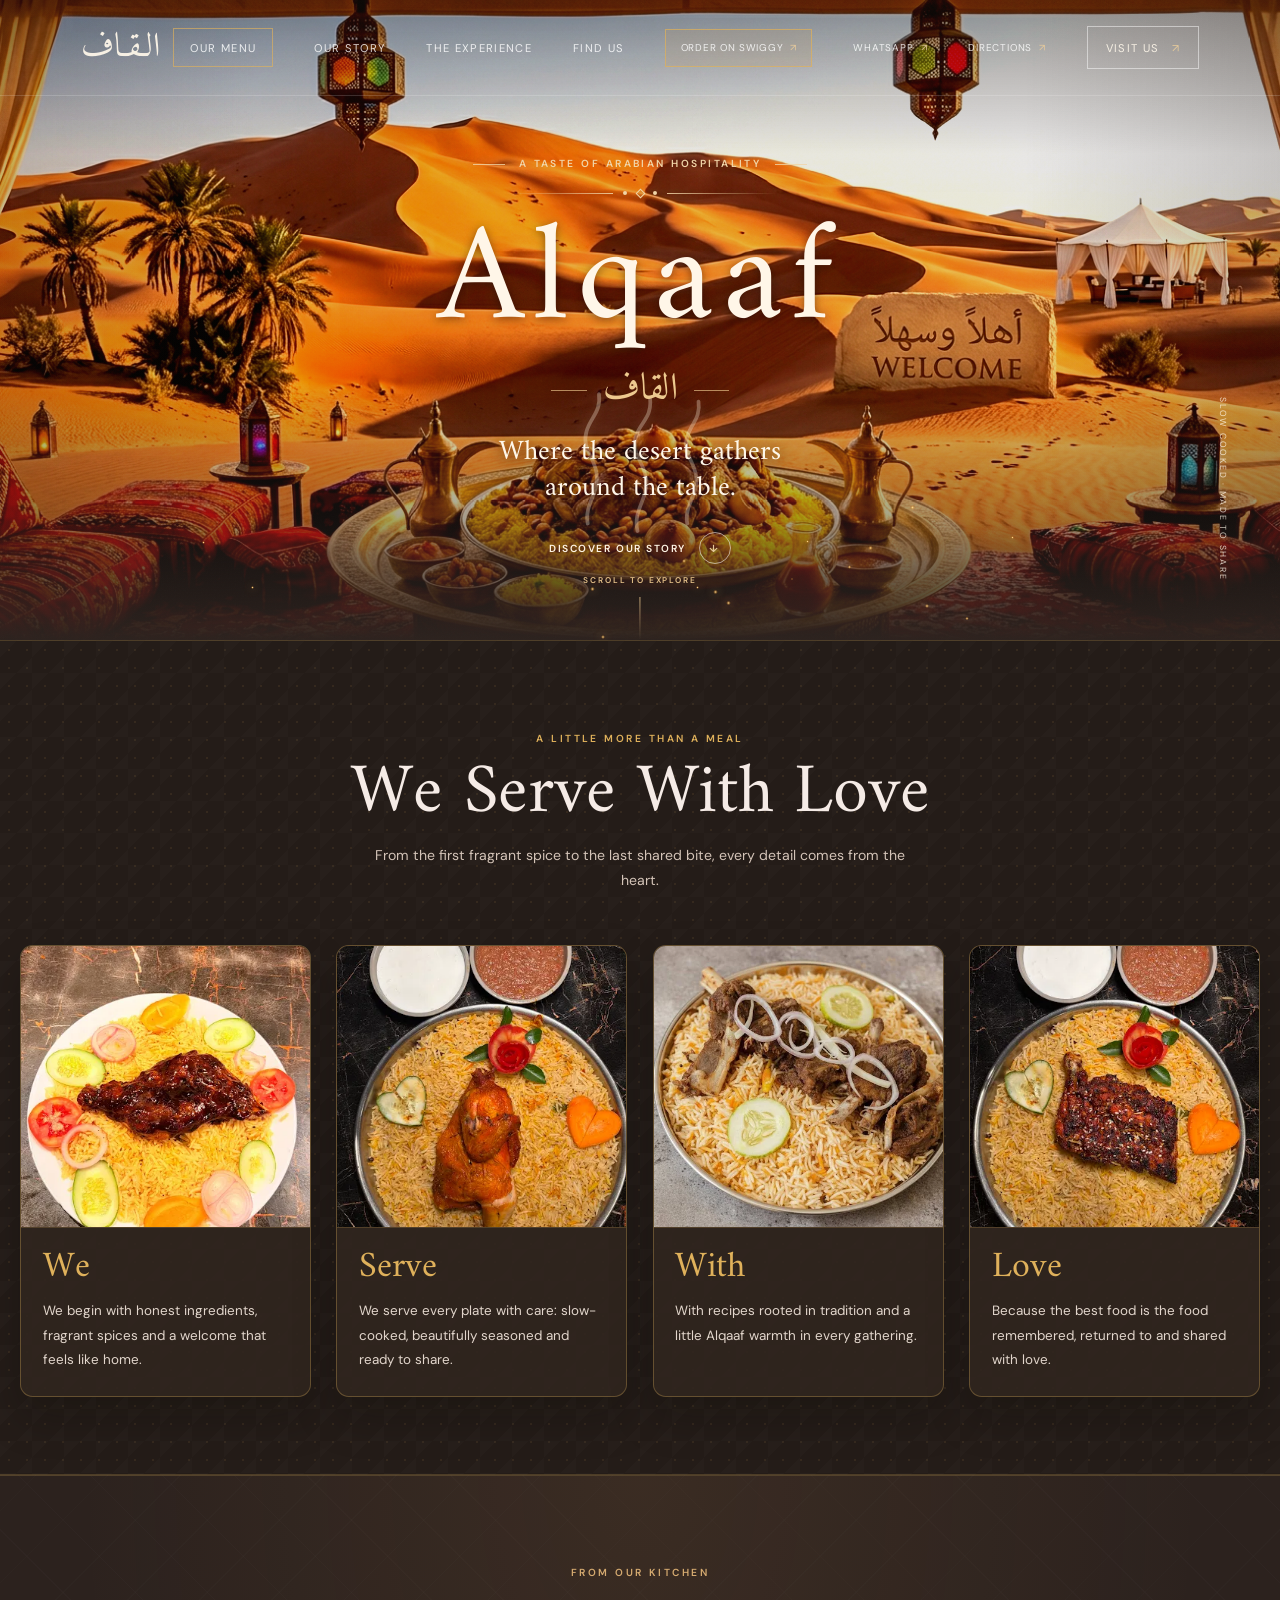
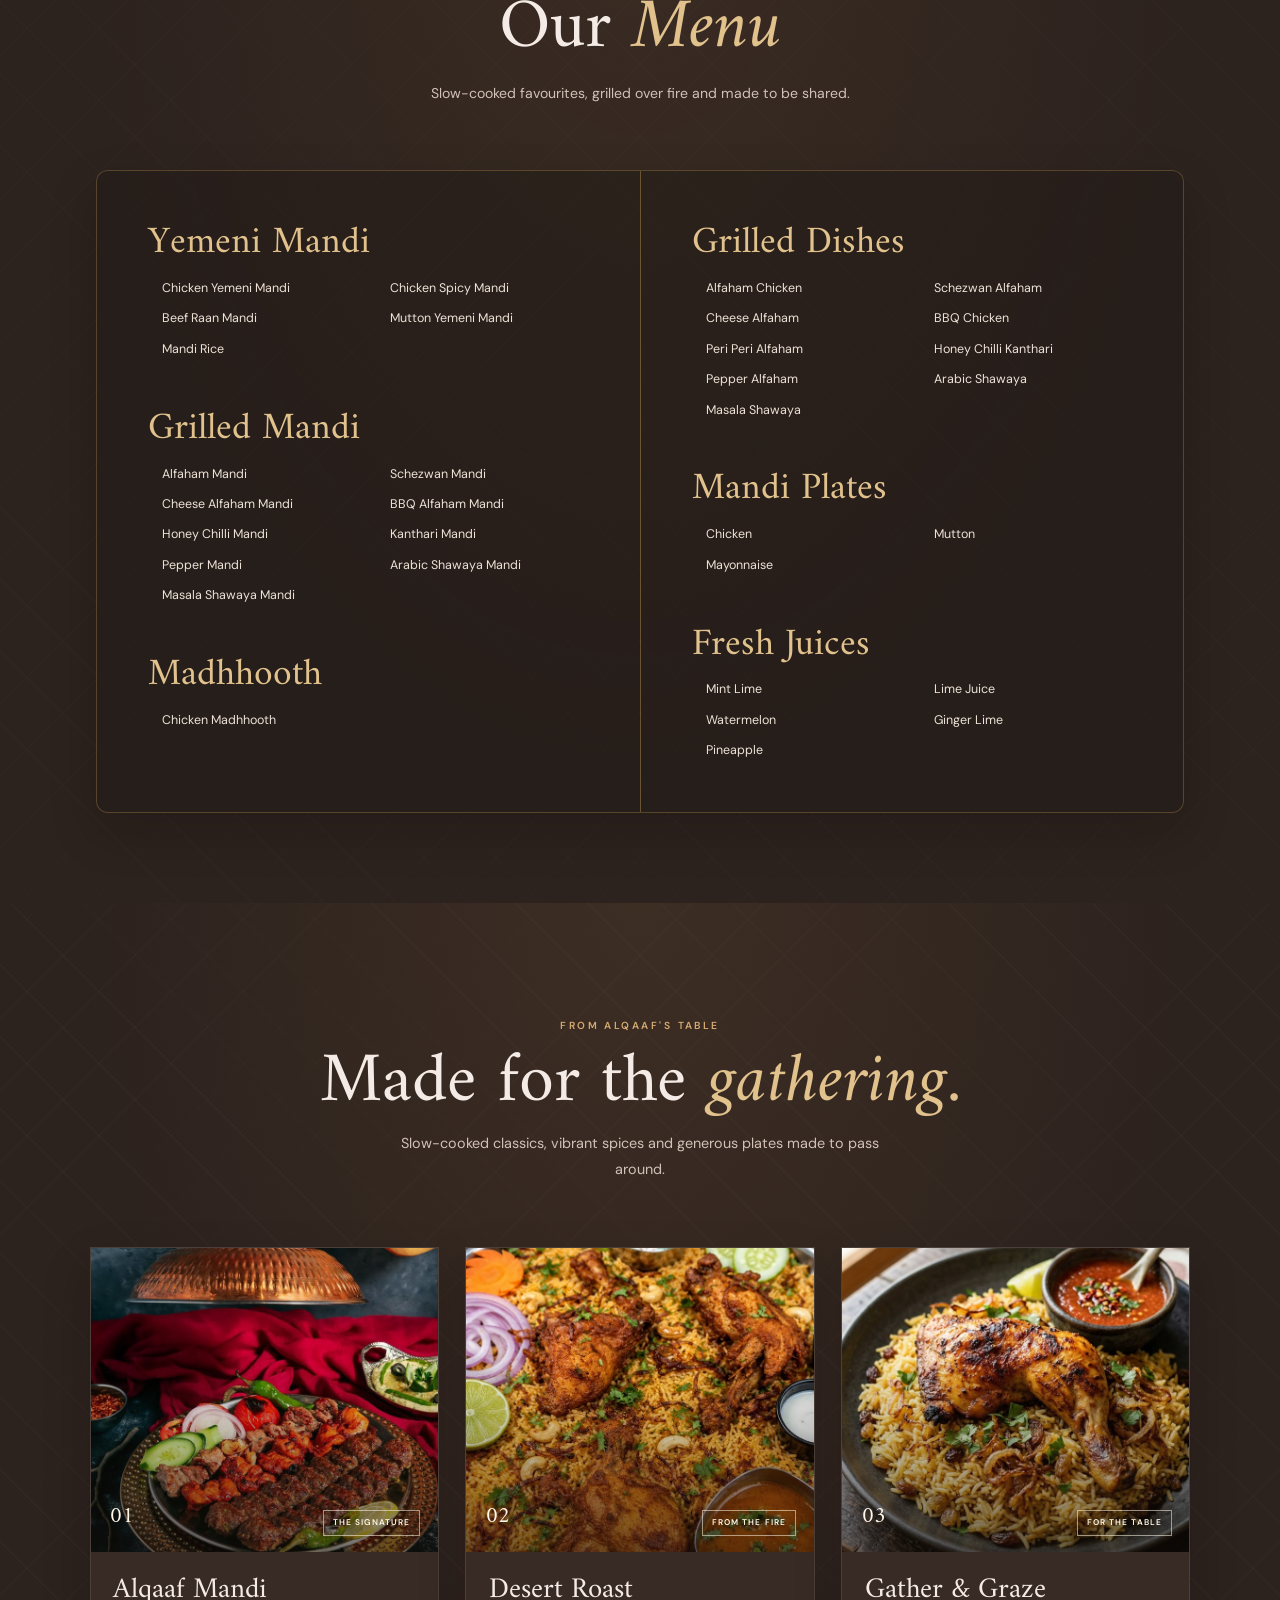
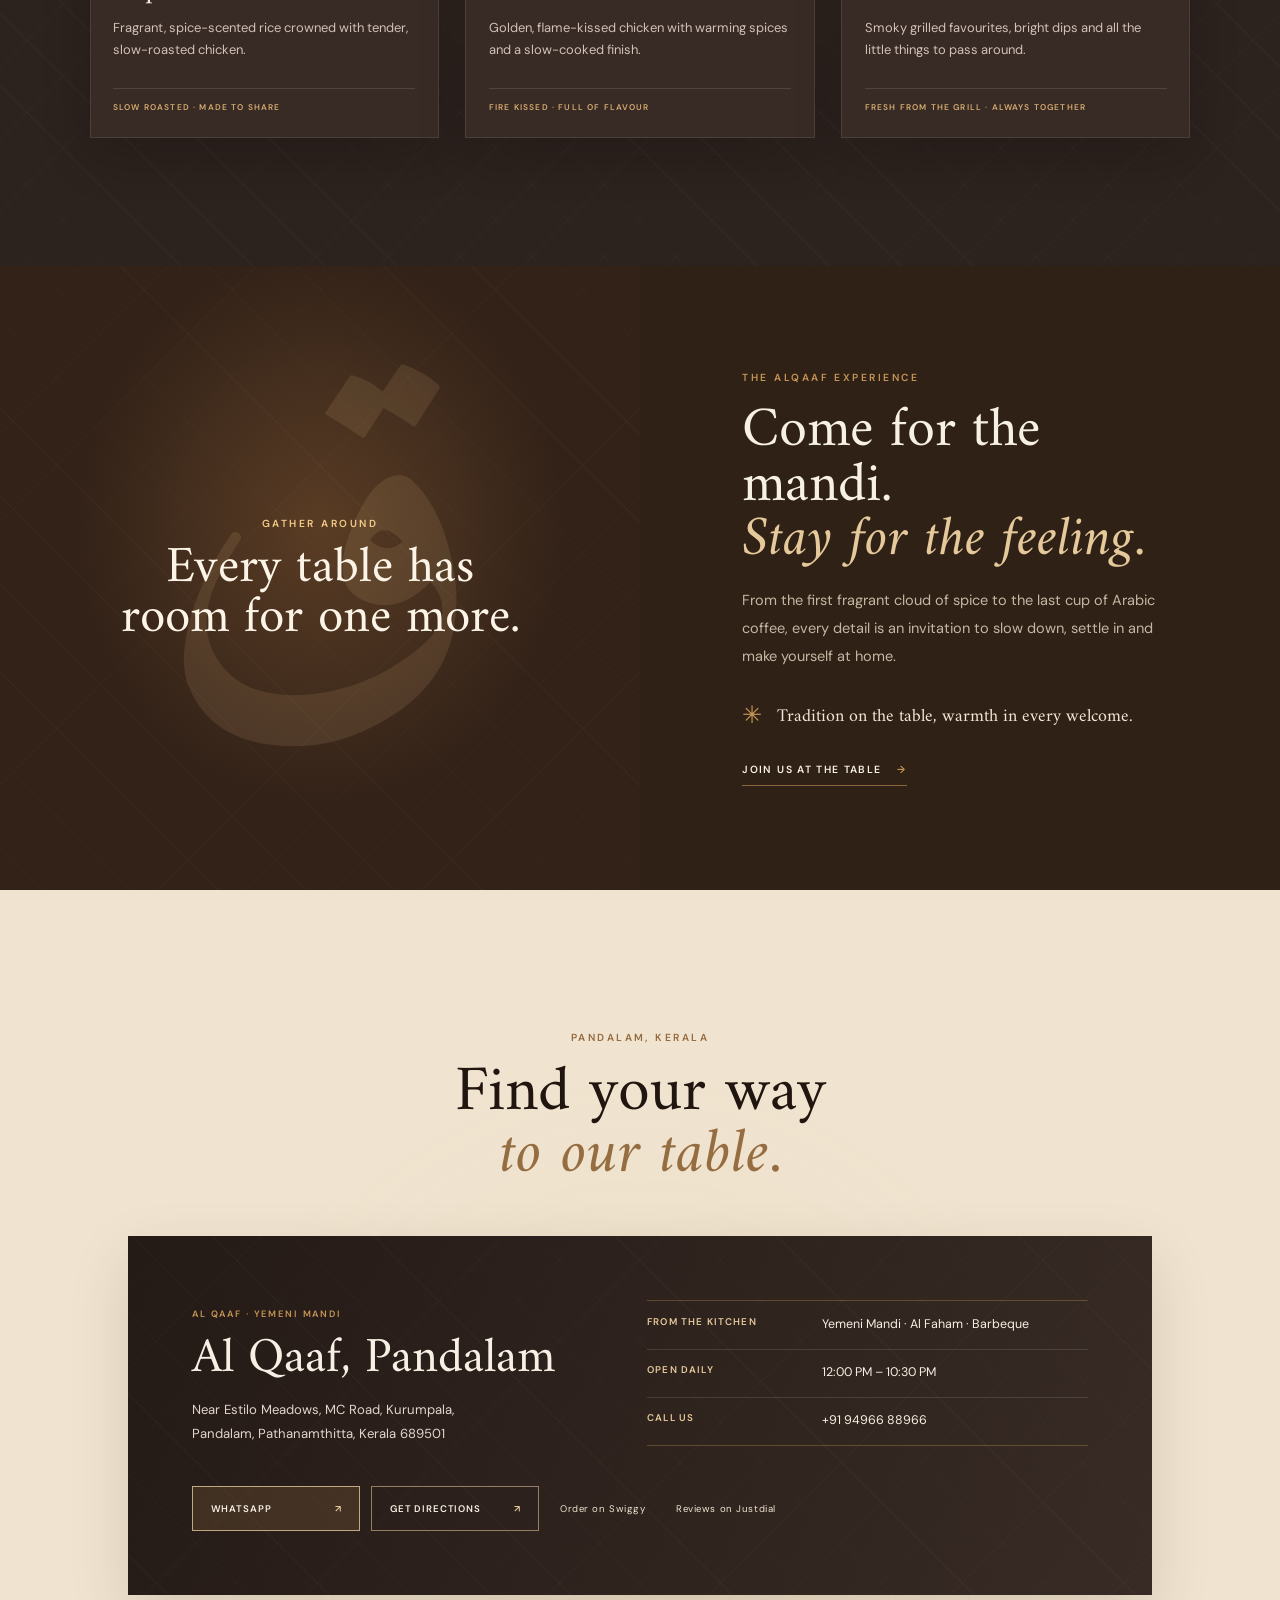
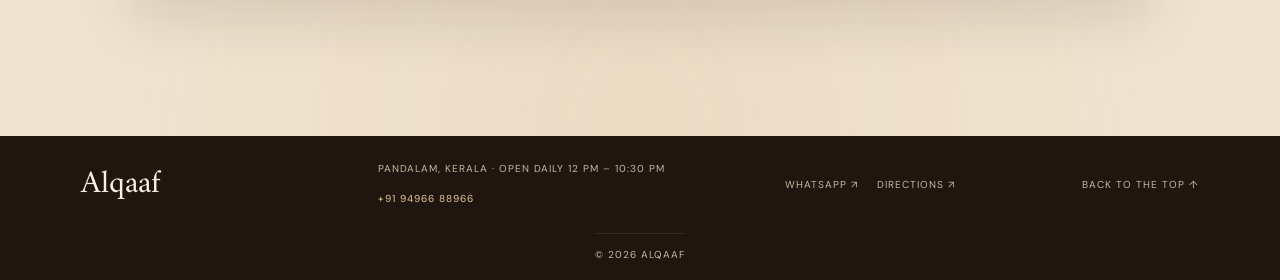
==== index.html @ 5d8859ce "Add Al Qaaf restaurant website Create responsive Arabic-inspired restaurant landing page, standalone" ====
<!doctype html>
<html lang="en">
  <head>
    <meta charset="UTF-8" />
    <meta name="viewport" content="width=device-width, initial-scale=1.0" />
    <meta
      name="description"
      content="Alqaaf brings the warmth of Arabian hospitality to the table with fragrant mandi, slow-cooked to share."
    />
    <meta name="theme-color" content="#21160f" />
    <title>Alqaaf — A table beneath the desert sky</title>
    <link rel="preconnect" href="https://fonts.googleapis.com" />
    <link rel="preconnect" href="https://fonts.gstatic.com" crossorigin />
    <link
      href="https://fonts.googleapis.com/css2?family=Amiri:wght@400;700&family=DM+Sans:wght@400;500;600;700&display=swap"
      rel="stylesheet"
    />
    <link rel="stylesheet" href="styles.css" />
    <script src="script.js" defer></script>
  </head>
  <body>
    <div class="page-loader" aria-hidden="true">
      <div class="loader-emblem">
        <span>ق</span>
      </div>
      <div class="loader-name">Alqaaf</div>
      <div class="loader-caption">A table beneath the desert sky</div>
      <div class="loader-track"><span></span></div>
    </div>
    <header class="site-header">
      <a class="wordmark" href="#home" aria-label="Alqaaf home">الـقـاف</a>
      <button
        class="menu-toggle"
        type="button"
        aria-expanded="false"
        aria-controls="site-navigation"
      >
        <span></span>
        <span></span>
        <span class="sr-only">Toggle navigation</span>
      </button>
      <nav class="site-nav" id="site-navigation" aria-label="Main navigation">
        <a class="nav-menu" href="#menu">Our Menu</a>
        <a href="#offerings">Our Story</a>
        <a href="#experience">The experience</a>
        <a href="#visit">Find us</a>
        <a
          class="nav-order"
          href="https://www.swiggy.com/city/thiruvalla/alqaaf-mandi-pandalam-kulanada-rest1399971"
          target="_blank"
          rel="noopener noreferrer"
        >Order on Swiggy <span aria-hidden="true">↗</span></a>
        <a
          class="nav-quicklink"
          href="https://wa.me/919496688966?text=Hello%20Al%20Qaaf%2C%20I%27d%20like%20to%20enquire%20about%20a%20table."
          target="_blank"
          rel="noopener noreferrer"
          aria-label="Connect with Al Qaaf on WhatsApp"
        >WhatsApp <span aria-hidden="true">↗</span></a>
        <a
          class="nav-quicklink"
          href="https://www.google.com/maps/search/?api=1&amp;query=Al+Qaaf+Yemeni+Mandi%2C+Near+Estilo+Meadows%2C+MC+Road%2C+Kurumpala%2C+Pandalam%2C+Kerala+689501"
          target="_blank"
          rel="noopener noreferrer"
        >Directions <span aria-hidden="true">↗</span></a>
        <a class="nav-reserve" href="#visit"
          >Visit us <span aria-hidden="true">↗</span></a
        >
      </nav>
    </header>

    <main>
      <section class="hero" id="home" aria-labelledby="hero-title">
        <div class="hero-art" aria-hidden="true"></div>
        <div class="hero-shade" aria-hidden="true"></div>
        <div class="hero-grain" aria-hidden="true"></div>
        <div class="hero-particles" aria-hidden="true"></div>
        <svg
          class="hero-steam"
          viewBox="0 0 180 180"
          fill="none"
          aria-hidden="true"
        >
          <path d="M48 174c-3-16 10-25 7-41-2-13-12-19-8-33 3-11 12-16 10-30" />
          <path d="M88 180c-4-17 9-26 7-42-2-14-13-21-8-35 4-11 13-15 11-30" />
          <path d="M128 174c-3-15 10-24 7-39-2-12-11-18-7-31 3-10 11-15 9-28" />
        </svg>
        <div class="hero-content">
          <p class="eyebrow hero-eyebrow">
            <span></span> A taste of Arabian hospitality <span></span>
          </p>
          <div class="hero-ornament" aria-hidden="true">
            <span></span><i></i><b></b><i></i><span></span>
          </div>
          <h1 id="hero-title">Alqaaf</h1>
          <p class="hero-arabic" lang="ar" dir="rtl">القاف</p>
          <p class="hero-copy">
            Where the desert gathers<br />around the table.
          </p>
          <a class="hero-link" href="#offerings">
            <span>Discover our story</span>
            <span class="hero-link-icon" aria-hidden="true">↓</span>
          </a>
        </div>
        <p class="hero-side-note">SLOW COOKED · MADE TO SHARE</p>
        <a class="scroll-cue" href="#offerings" aria-label="Scroll to our story">
          <span>Scroll to explore</span>
          <i></i>
        </a>
      </section>

      <section class="love-marquee" aria-labelledby="love-marquee-title">
        <div class="love-marquee-heading reveal">
          <p class="eyebrow">A little more than a meal</p>
          <h2 id="love-marquee-title">We Serve With Love</h2>
          <p>
            From the first fragrant spice to the last shared bite, every detail
            comes from the heart.
          </p>
        </div>
        <div class="love-card-grid">
          <article class="love-card">
            <div class="love-card-image">
              <img
                src="images/we.webp"
                alt="Golden mandi served fresh for the table"
                loading="lazy"
              />
            </div>
            <div class="love-card-copy">
              <h3>We</h3>
              <p>
                We begin with honest ingredients, fragrant spices and a welcome
                that feels like home.
              </p>
            </div>
          </article>
          <article class="love-card">
            <div class="love-card-image">
              <img
                src="images/serve.webp"
                alt="A generous plate prepared with care"
                loading="lazy"
              />
            </div>
            <div class="love-card-copy">
              <h3>Serve</h3>
              <p>
                We serve every plate with care: slow-cooked, beautifully
                seasoned and ready to share.
              </p>
            </div>
          </article>
          <article class="love-card">
            <div class="love-card-image">
              <img
                src="images/with.webp"
                alt="A colourful spread made for gathering together"
                loading="lazy"
              />
            </div>
            <div class="love-card-copy">
              <h3>With</h3>
              <p>
                With recipes rooted in tradition and a little Alqaaf warmth in
                every gathering.
              </p>
            </div>
          </article>
          <article class="love-card">
            <div class="love-card-image">
              <img
                src="images/love.webp"
                alt="A comforting mandi meal, prepared with love"
                loading="lazy"
              />
            </div>
            <div class="love-card-copy">
              <h3>Love</h3>
              <p>
                Because the best food is the food remembered, returned to and
                shared with love.
              </p>
            </div>
          </article>
        </div>
      </section>

      <section class="restaurant-menu" id="menu" aria-labelledby="menu-title">
        <div class="restaurant-menu-inner">
          <div class="restaurant-menu-heading reveal">
            <p class="eyebrow">From our kitchen</p>
            <h2 id="menu-title">Our <em>Menu</em></h2>
            <p>Slow-cooked favourites, grilled over fire and made to be shared.</p>
          </div>
          <div class="menu-columns">
            <div class="menu-column">
              <section class="menu-category" aria-labelledby="menu-yemeni-title">
                <h3 id="menu-yemeni-title">Yemeni Mandi</h3>
                <ul>
                  <li>Chicken Yemeni Mandi</li>
                  <li>Chicken Spicy Mandi</li>
                  <li>Beef Raan Mandi</li>
                  <li>Mutton Yemeni Mandi</li>
                  <li>Mandi Rice</li>
                </ul>
              </section>
              <section class="menu-category" aria-labelledby="menu-grilled-mandi-title">
                <h3 id="menu-grilled-mandi-title">Grilled Mandi</h3>
                <ul>
                  <li>Alfaham Mandi</li>
                  <li>Schezwan Mandi</li>
                  <li>Cheese Alfaham Mandi</li>
                  <li>BBQ Alfaham Mandi</li>
                  <li>Honey Chilli Mandi</li>
                  <li>Kanthari Mandi</li>
                  <li>Pepper Mandi</li>
                  <li>Arabic Shawaya Mandi</li>
                  <li>Masala Shawaya Mandi</li>
                </ul>
              </section>
              <section class="menu-category" aria-labelledby="menu-madhhooth-title">
                <h3 id="menu-madhhooth-title">Madhhooth</h3>
                <ul>
                  <li>Chicken Madhhooth</li>
                </ul>
              </section>
            </div>
            <div class="menu-column">
              <section class="menu-category" aria-labelledby="menu-grilled-dishes-title">
                <h3 id="menu-grilled-dishes-title">Grilled Dishes</h3>
                <ul>
                  <li>Alfaham Chicken</li>
                  <li>Schezwan Alfaham</li>
                  <li>Cheese Alfaham</li>
                  <li>BBQ Chicken</li>
                  <li>Peri Peri Alfaham</li>
                  <li>Honey Chilli Kanthari</li>
                  <li>Pepper Alfaham</li>
                  <li>Arabic Shawaya</li>
                  <li>Masala Shawaya</li>
                </ul>
              </section>
              <section class="menu-category" aria-labelledby="menu-plates-title">
                <h3 id="menu-plates-title">Mandi Plates</h3>
                <ul>
                  <li>Chicken</li>
                  <li>Mutton</li>
                  <li>Mayonnaise</li>
                </ul>
              </section>
              <section class="menu-category" aria-labelledby="menu-juices-title">
                <h3 id="menu-juices-title">Fresh Juices</h3>
                <ul>
                  <li>Mint Lime</li>
                  <li>Lime Juice</li>
                  <li>Watermelon</li>
                  <li>Ginger Lime</li>
                  <li>Pineapple</li>
                </ul>
              </section>
            </div>
          </div>
        </div>
      </section>

      <section
        class="offerings"
        id="offerings"
        aria-labelledby="offerings-title"
      >
        <div class="offerings-inner">
          <div class="offerings-heading reveal">
            <p class="eyebrow">From Alqaaf's table</p>
            <h2 id="offerings-title">Made for the <em>gathering.</em></h2>
            <p>
              Slow-cooked classics, vibrant spices and generous plates made to
              pass around.
            </p>
          </div>
          <div class="offering-grid">
            <article class="offering-card reveal">
              <div class="offering-image">
                <img
                  src="images/card2.jpg"
                  alt="Golden mandi rice topped with roasted meat, herbs and cashews"
                  loading="lazy"
                />
                <span class="offering-number">01</span>
                <span class="offering-tag">THE SIGNATURE</span>
              </div>
              <div class="offering-copy">
                <h3>Alqaaf Mandi</h3>
                <p>
                  Fragrant, spice-scented rice crowned with tender, slow-roasted
                  chicken.
                </p>
                <span class="offering-note">SLOW ROASTED · MADE TO SHARE</span>
              </div>
            </article>
            <article class="offering-card reveal">
              <div class="offering-image">
                <img
                  src="images/card 3.jpg"
                  alt="A beautifully plated serving of aromatic chicken mandi"
                  loading="lazy"
                />
                <span class="offering-number">02</span>
                <span class="offering-tag">FROM THE FIRE</span>
              </div>
              <div class="offering-copy">
                <h3>Desert Roast</h3>
                <p>
                  Golden, flame-kissed chicken with warming spices and a
                  slow-cooked finish.
                </p>
                <span class="offering-note">FIRE KISSED · FULL OF FLAVOUR</span>
              </div>
            </article>
            <article class="offering-card reveal">
              <div class="offering-image">
                <img
                  src="images/card1.jpg"
                  alt="A richly presented platter of grilled meats with dips and fresh garnishes"
                  loading="lazy"
                />
                <span class="offering-number">03</span>
                <span class="offering-tag">FOR THE TABLE</span>
              </div>
              <div class="offering-copy">
                <h3>Gather &amp; Graze</h3>
                <p>
                  Smoky grilled favourites, bright dips and all the little
                  things to pass around.
                </p>
                <span class="offering-note"
                  >FRESH FROM THE GRILL · ALWAYS TOGETHER</span
                >
              </div>
            </article>
          </div>
        </div>
      </section>

      <section class="experience" id="experience">
        <div class="experience-image" aria-hidden="true">
          <div class="image-caption reveal">
            <span class="eyebrow">Gather around</span>
            <p>Every table has<br />room for one more.</p>
          </div>
        </div>
        <div class="experience-copy">
          <div class="experience-copy-inner reveal">
            <p class="eyebrow">The Alqaaf experience</p>
            <h2>Come for the mandi.<br /><em>Stay for the feeling.</em></h2>
            <p>
              From the first fragrant cloud of spice to the last cup of Arabic
              coffee, every detail is an invitation to slow down, settle in and
              make yourself at home.
            </p>
            <div class="experience-detail">
              <span class="detail-icon" aria-hidden="true">✳</span>
              <span>Tradition on the table, warmth in every welcome.</span>
            </div>
            <a class="text-link" href="#visit"
              >Join us at the table <span aria-hidden="true">→</span></a
            >
          </div>
        </div>
      </section>

      <section class="visit section-shell" id="visit">
        <div class="visit-heading reveal">
          <p class="eyebrow">Pandalam, Kerala</p>
          <h2>Find your way<br /><em>to our table.</em></h2>
        </div>
        <div class="visit-card reveal">
          <div class="visit-card-copy">
            <span class="visit-card-kicker">AL QAAF · YEMENI MANDI</span>
            <h3>Al Qaaf, Pandalam</h3>
            <p class="visit-address">
              Near Estilo Meadows, MC Road, Kurumpala,<br />
              Pandalam, Pathanamthitta, Kerala 689501
            </p>
          </div>
          <dl class="visit-details">
            <div>
              <dt>From the kitchen</dt>
              <dd>Yemeni Mandi · Al Faham · Barbeque</dd>
            </div>
            <div>
              <dt>Open daily</dt>
              <dd>12:00 PM – 10:30 PM</dd>
            </div>
            <div>
              <dt>Call us</dt>
              <dd><a href="tel:+919496688966">+91 94966 88966</a></dd>
            </div>
          </dl>
          <div class="visit-actions">
            <a
              class="visit-button visit-button-primary"
              href="https://wa.me/919496688966?text=Hello%20Al%20Qaaf%2C%20I%27d%20like%20to%20enquire%20about%20a%20table."
              target="_blank"
              rel="noopener noreferrer"
            >WhatsApp <span aria-hidden="true">↗</span></a>
            <a
              class="visit-button"
              href="https://www.google.com/maps/search/?api=1&amp;query=Al+Qaaf+Yemeni+Mandi%2C+Near+Estilo+Meadows%2C+MC+Road%2C+Kurumpala%2C+Pandalam%2C+Kerala+689501"
              target="_blank"
              rel="noopener noreferrer"
            >Get directions <span aria-hidden="true">↗</span></a>
            <a
              class="visit-listing-link"
              href="https://www.swiggy.com/city/thiruvalla/alqaaf-mandi-pandalam-kulanada-rest1399971"
              target="_blank"
              rel="noopener noreferrer"
            >Order on Swiggy</a>
            <a
              class="visit-listing-link"
              href="https://www.justdial.com/Pathanamthitta/Al-Qaaf-Near-Estilo-Meadows-Pandalam-Pandalam/9999PX468-X468-251030160053-B9V4_BZDET"
              target="_blank"
              rel="noopener noreferrer"
            >Reviews on Justdial</a>
          </div>
        </div>
      </section>
    </main>

    <footer class="site-footer">
      <a class="footer-wordmark" href="#home">Alqaaf</a>
      <div class="footer-location">
        <p>Pandalam, Kerala · Open daily 12 PM – 10:30 PM</p>
        <a href="tel:+919496688966">+91 94966 88966</a>
      </div>
      <div class="footer-connect" aria-label="Connect with Al Qaaf">
        <a
          href="https://wa.me/919496688966?text=Hello%20Al%20Qaaf%2C%20I%27d%20like%20to%20enquire%20about%20a%20table."
          target="_blank"
          rel="noopener noreferrer"
        >WhatsApp <span aria-hidden="true">↗</span></a>
        <a
          href="https://www.google.com/maps/search/?api=1&amp;query=Al+Qaaf+Yemeni+Mandi%2C+Near+Estilo+Meadows%2C+MC+Road%2C+Kurumpala%2C+Pandalam%2C+Kerala+689501"
          target="_blank"
          rel="noopener noreferrer"
        >Directions <span aria-hidden="true">↗</span></a>
      </div>
      <a class="back-to-top" href="#home">Back to the top ↑</a>
      <span class="footer-copyright">© <span id="year"></span> Alqaaf</span>
    </footer>
  </body>
</html>
---- styles.css ----
:root {
  color-scheme: dark;
  --ink: #21160f;
  --ink-soft: #302117;
  --sand: #e5c99b;
  --sand-light: #f2e7d3;
  --gold: #c59555;
  --cream: #f7f0e4;
  --muted: #c5b7a3;
  --font-display: "Amiri", Georgia, serif;
  --font-body: "DM Sans", Arial, sans-serif;
}

* {
  box-sizing: border-box;
}

html {
  scroll-behavior: smooth;
  scroll-padding-top: 5.5rem;
}

body {
  margin: 0;
  background: var(--ink);
  color: var(--cream);
  font-family: var(--font-body);
  -webkit-font-smoothing: antialiased;
}

body,
button,
a {
  -webkit-tap-highlight-color: transparent;
}

a {
  color: inherit;
  text-decoration: none;
}

button {
  color: inherit;
  font: inherit;
}

.sr-only {
  position: absolute;
  width: 1px;
  height: 1px;
  padding: 0;
  margin: -1px;
  overflow: hidden;
  clip: rect(0, 0, 0, 0);
  white-space: nowrap;
  border: 0;
}

.site-header {
  position: absolute;
  z-index: 5;
  inset: 0 0 auto;
  display: flex;
  align-items: center;
  justify-content: space-between;
  padding: 1.65rem clamp(1.5rem, 6.3vw, 6.5rem);
  border-bottom: 1px solid rgb(255 255 255 / 16%);
}

.wordmark,
.footer-wordmark {
  font-family: var(--font-display);
  font-size: 2.1rem;
  line-height: 1;
}

.site-nav {
  display: flex;
  align-items: center;
  gap: clamp(1.5rem, 3.2vw, 3.5rem);
  font-size: 0.7rem;
  letter-spacing: 0.12em;
  text-transform: uppercase;
}

.site-nav > a:not(.nav-reserve) {
  color: rgb(255 255 255 / 83%);
  transition: color 180ms ease;
}

.site-nav > a:not(.nav-reserve):hover,
.back-to-top:hover {
  color: var(--sand);
}

.nav-reserve {
  padding: 0.83rem 1.1rem;
  border: 1px solid rgb(255 255 255 / 48%);
  transition: color 180ms ease, border-color 180ms ease, background 180ms ease;
}

.nav-menu {
  padding: 0.72rem 1rem;
  border: 1px solid rgb(223 177 91 / 65%);
  color: var(--sand-light);
  transition: color 180ms ease, border-color 180ms ease, background 180ms ease;
}

.nav-menu:hover {
  border-color: var(--sand);
  background: rgb(197 149 85 / 12%);
  color: var(--sand);
}

.nav-order {
  padding: 0.72rem 0.9rem;
  border: 1px solid rgb(223 177 91 / 70%);
  background: rgb(197 149 85 / 14%);
  color: #f4dfb9;
  font-size: 0.62rem;
  letter-spacing: 0.07em;
  white-space: nowrap;
  transition: background 180ms ease, border-color 180ms ease, color 180ms ease;
}

.nav-order span {
  margin-left: 0.2rem;
  color: var(--sand);
}

.nav-order:hover {
  border-color: var(--sand);
  background: rgb(197 149 85 / 28%);
  color: #fff4df;
}

.nav-quicklink {
  color: rgb(245 235 230 / 80%);
  font-size: 0.62rem;
  letter-spacing: 0.08em;
  transition: color 180ms ease;
}

.nav-quicklink span {
  margin-left: 0.2rem;
  color: var(--sand);
}

.nav-quicklink:hover {
  color: var(--sand);
}

.nav-reserve span {
  margin-left: 0.55rem;
  color: var(--sand);
}

.nav-reserve:hover {
  border-color: var(--sand);
  background: rgb(24 17 12 / 40%);
}

.menu-toggle {
  display: none;
}

.hero {
  position: relative;
  display: grid;
  min-height: max(690px, 100svh);
  place-items: center;
  overflow: hidden;
  isolation: isolate;
  background: #5b3218;
}

.hero-art,
.hero-shade {
  position: absolute;
  z-index: -1;
  inset: 0;
}

.hero-art {
  background-image: url("images/front.png");
  background-position: center 53%;
  background-size: cover;
  filter: saturate(0.88) sepia(0.12) contrast(1.04);
  animation: landscape-arrive 1.5s cubic-bezier(0.2, 0.7, 0.2, 1) both;
}

.hero-shade {
  background:
    linear-gradient(180deg, rgb(22 13 7 / 48%) 0%, rgb(35 19 9 / 7%) 30%, rgb(32 17 8 / 22%) 55%, rgb(20 12 8 / 60%) 100%),
    radial-gradient(ellipse at 50% 41%, rgb(35 18 9 / 35%) 0%, rgb(35 18 9 / 12%) 37%, transparent 69%);
}

.hero-content {
  width: min(90%, 760px);
  margin-top: 5rem;
  text-align: center;
  animation: content-arrive 1.1s 180ms both;
}

.eyebrow {
  margin: 0;
  color: var(--gold);
  font-size: 0.64rem;
  font-weight: 600;
  letter-spacing: 0.24em;
  line-height: 1.6;
  text-transform: uppercase;
}

.hero-eyebrow {
  display: flex;
  align-items: center;
  justify-content: center;
  gap: 0.85rem;
  color: #f0d5a8;
}

.hero-eyebrow span {
  width: 2rem;
  height: 1px;
  background: currentColor;
  opacity: 0.8;
}

.hero h1 {
  margin: 0.55rem 0 -0.55rem;
  color: #fff6e8;
  font-family: var(--font-display);
  font-size: clamp(6rem, 14vw, 12.5rem);
  font-weight: 700;
  letter-spacing: 0.015em;
  line-height: 1.1;
  text-shadow: 0 4px 40px rgb(28 14 5 / 38%);
}

.hero-arabic {
  display: flex;
  align-items: center;
  justify-content: center;
  gap: 1rem;
  margin: 0.35rem 0 0;
  color: #edc98f;
  font-family: var(--font-display);
  font-size: clamp(1.7rem, 3vw, 2.35rem);
}

.hero-arabic::before,
.hero-arabic::after {
  width: 2.2rem;
  height: 1px;
  background: rgb(237 201 143 / 65%);
  content: "";
}

.hero-copy {
  margin: 0.75rem 0 1.65rem;
  color: #fff7e9;
  font-family: var(--font-display);
  font-size: clamp(1.35rem, 2.2vw, 1.8rem);
  line-height: 1.25;
  text-shadow: 0 2px 14px rgb(19 11 6 / 75%);
}

.hero-link {
  display: inline-flex;
  align-items: center;
  gap: 0.8rem;
  color: #fff5e5;
  font-size: 0.64rem;
  font-weight: 600;
  letter-spacing: 0.15em;
  text-transform: uppercase;
}

.hero-link-icon {
  display: grid;
  width: 2rem;
  height: 2rem;
  place-items: center;
  border: 1px solid rgb(255 255 255 / 55%);
  border-radius: 50%;
  color: var(--sand);
  transition: transform 180ms ease, background 180ms ease;
}

.hero-link:hover .hero-link-icon {
  transform: translateY(3px);
  background: rgb(255 255 255 / 12%);
}

.hero-side-note {
  position: absolute;
  right: clamp(1.4rem, 4vw, 4.2rem);
  bottom: 3.7rem;
  margin: 0;
  color: rgb(255 247 233 / 78%);
  font-size: 0.55rem;
  letter-spacing: 0.2em;
  writing-mode: vertical-rl;
}

.scroll-cue {
  position: absolute;
  bottom: 0;
  left: 50%;
  display: flex;
  width: 1px;
  height: 2.8rem;
  justify-content: center;
  background: rgb(255 255 255 / 30%);
  transform: translateX(-50%);
}

.scroll-cue span {
  width: 1px;
  height: 1rem;
  background: var(--sand);
  animation: scroll-pulse 1.8s ease-in-out infinite;
}

.section-shell {
  padding-right: clamp(1.5rem, 10vw, 10rem);
  padding-left: clamp(1.5rem, 10vw, 10rem);
}

.intro {
  position: relative;
  display: grid;
  min-height: 36rem;
  grid-template-columns: minmax(120px, 0.72fr) minmax(0, 1.7fr) minmax(150px, 0.65fr);
  align-items: center;
  gap: clamp(2rem, 5vw, 6rem);
  overflow: hidden;
  background:
    radial-gradient(ellipse at 15% 45%, rgb(197 149 85 / 9%), transparent 36%),
    var(--ink);
}

.intro-mark {
  color: rgb(197 149 85 / 16%);
  font-family: var(--font-display);
  font-size: clamp(10rem, 21vw, 19rem);
  line-height: 0.8;
  text-align: center;
}

.intro-copy {
  max-width: 39rem;
  padding: 6.5rem 0;
}

.intro h2,
.experience h2,
.visit h2 {
  margin: 1.2rem 0 1.15rem;
  color: var(--cream);
  font-family: var(--font-display);
  font-size: clamp(2.8rem, 5.2vw, 5rem);
  font-weight: 400;
  line-height: 0.97;
}

.intro h2 em,
.experience h2 em,
.visit h2 em {
  color: var(--sand);
  font-weight: 400;
}

.intro-copy > p:not(.eyebrow),
.experience-copy-inner > p:not(.eyebrow) {
  max-width: 33rem;
  color: var(--muted);
  font-size: 0.91rem;
  line-height: 1.9;
}

.text-link {
  display: inline-flex;
  align-items: center;
  gap: 1rem;
  margin-top: 1.55rem;
  padding-bottom: 0.55rem;
  border-bottom: 1px solid rgb(197 149 85 / 60%);
  color: var(--cream);
  font-size: 0.65rem;
  font-weight: 600;
  letter-spacing: 0.13em;
  text-transform: uppercase;
  transition: gap 180ms ease, color 180ms ease;
}

.text-link span {
  color: var(--gold);
}

.text-link:hover {
  gap: 1.35rem;
  color: var(--sand);
}

.intro-aside {
  align-self: end;
  justify-self: end;
  width: 10rem;
  margin-bottom: 6.5rem;
}

.aside-number {
  color: var(--gold);
  font-family: var(--font-display);
  font-size: 1.5rem;
}

.aside-rule {
  display: block;
  width: 100%;
  height: 1px;
  margin: 0.8rem 0;
  background: rgb(197 149 85 / 45%);
}

.intro-aside p {
  color: var(--muted);
  font-family: var(--font-display);
  font-size: 1.15rem;
  line-height: 1.2;
}

.experience {
  display: grid;
  min-height: 39rem;
  grid-template-columns: 1fr 1fr;
}

.experience-image {
  position: relative;
  min-height: 35rem;
  overflow: hidden;
  background:
    linear-gradient(0deg, rgb(18 11 7 / 65%), transparent 56%),
    url("images/front.png") center 82% / cover;
}

.image-caption {
  position: absolute;
  bottom: clamp(2rem, 5vw, 5rem);
  left: clamp(2rem, 6vw, 6rem);
}

.image-caption .eyebrow {
  color: #edc98f;
}

.image-caption p {
  margin: 0.65rem 0 0;
  color: var(--cream);
  font-family: var(--font-display);
  font-size: clamp(2.1rem, 4vw, 3.5rem);
  line-height: 0.98;
}

.experience-copy {
  display: flex;
  align-items: center;
  padding: clamp(3rem, 8vw, 8rem);
  background: var(--ink-soft);
}

.experience-copy-inner {
  max-width: 32rem;
}

.experience h2 {
  font-size: clamp(2.8rem, 4.4vw, 4.4rem);
}

.experience-detail {
  display: flex;
  align-items: center;
  gap: 0.9rem;
  margin-top: 1.6rem;
  color: var(--sand-light);
  font-family: var(--font-display);
  font-size: 1.12rem;
}

.detail-icon {
  color: var(--gold);
  font-size: 1.5rem;
}

.visit {
  padding-top: clamp(6rem, 11vw, 10rem);
  padding-bottom: clamp(6rem, 11vw, 10rem);
  background:
    radial-gradient(ellipse at 50% 100%, rgb(197 149 85 / 11%), transparent 58%),
    #f0e4d0;
  color: var(--ink);
}

.visit-heading {
  margin-bottom: 3.1rem;
  text-align: center;
}

.visit-heading .eyebrow {
  color: #936a3d;
}

.visit h2 {
  margin-top: 1rem;
  color: var(--ink);
  font-size: clamp(2.8rem, 5vw, 4.8rem);
}

.visit h2 em {
  color: #966d40;
}

.visit-card {
  display: grid;
  max-width: 68rem;
  grid-template-columns: minmax(0, 0.95fr) minmax(0, 1.05fr);
  gap: 2.5rem 3.5rem;
  margin: 0 auto;
  padding: clamp(2rem, 5vw, 4rem);
  background:
    linear-gradient(110deg, rgb(34 22 15 / 94%), rgb(48 31 20 / 94%)),
    url("images/front.png") center / cover;
  box-shadow: 0 1.4rem 3.5rem rgb(51 34 18 / 13%);
}

.visit-card-copy {
  align-self: center;
}

.visit-card-kicker {
  color: var(--gold);
  font-size: 0.58rem;
  font-weight: 600;
  letter-spacing: 0.2em;
}

.visit-card-copy h3 {
  margin: 0.65rem 0 0;
  color: var(--cream);
  font-family: var(--font-display);
  font-size: clamp(2rem, 4vw, 3.1rem);
  font-weight: 400;
  line-height: 1.1;
}

.visit-card-copy .visit-address {
  margin: 0.7rem 0 0;
  color: #e2d6cc;
  font-size: 0.82rem;
  line-height: 1.8;
}

.visit-details {
  display: grid;
  gap: 0;
  margin: 0;
  border-top: 1px solid rgb(223 177 91 / 28%);
  border-bottom: 1px solid rgb(223 177 91 / 28%);
}

.visit-details > div {
  display: grid;
  grid-template-columns: minmax(7rem, 0.75fr) minmax(0, 1.25fr);
  gap: 1rem;
  padding: 0.85rem 0;
}

.visit-details > div + div {
  border-top: 1px solid rgb(245 235 230 / 12%);
}

.visit-details dt {
  color: var(--sand);
  font-size: 0.61rem;
  font-weight: 600;
  letter-spacing: 0.12em;
  text-transform: uppercase;
}

.visit-details dd {
  margin: 0;
  color: var(--cream);
  font-size: 0.78rem;
  line-height: 1.6;
}

.visit-details dd a:hover {
  color: var(--sand);
}

.visit-actions {
  display: flex;
  flex-wrap: wrap;
  align-items: center;
  gap: 0.7rem;
  grid-column: 1 / -1;
}

.visit-button {
  display: inline-flex;
  min-width: 10.5rem;
  align-items: center;
  justify-content: space-between;
  gap: 1rem;
  padding: 0.95rem 1.1rem;
  border: 1px solid rgb(229 201 155 / 56%);
  color: var(--cream);
  font-size: 0.6rem;
  font-weight: 600;
  letter-spacing: 0.09em;
  text-transform: uppercase;
  transition: background 180ms ease, color 180ms ease;
}

.visit-button-primary {
  border-color: rgb(229 201 155 / 78%);
  background: rgb(197 149 85 / 17%);
}

.visit-button span {
  color: var(--sand);
}

.visit-button:hover {
  background: var(--sand);
  color: var(--ink);
}

.visit-button:hover span {
  color: var(--ink);
}

.visit-listing-link {
  padding: 0.5rem 0.6rem;
  color: #f0e4d0;
  font-size: 0.6rem;
  letter-spacing: 0.06em;
  transition: color 180ms ease;
}

.visit-listing-link:hover {
  color: #966d40;
}

.site-footer {
  display: grid;
  min-height: 9rem;
  grid-template-columns: minmax(0, 1fr) minmax(15rem, 1.4fr) minmax(11rem, 1fr) auto;
  align-items: center;
  gap: 1.5rem;
  padding: 1.5rem clamp(1.5rem, 6.3vw, 6.5rem) 0.8rem;
  color: var(--muted);
}

.footer-wordmark {
  color: var(--cream);
  font-size: 2rem;
}

.footer-location p,
.footer-location > a,
.footer-connect a,
.back-to-top,
.footer-copyright {
  font-size: 0.63rem;
  letter-spacing: 0.1em;
  text-transform: uppercase;
}

.footer-location p {
  margin: 0 0 0.55rem;
  line-height: 1.6;
}

.footer-location > a {
  color: var(--sand);
}

.footer-connect {
  display: flex;
  flex-wrap: wrap;
  gap: 0.8rem 1.2rem;
}

.footer-connect a,
.back-to-top {
  transition: color 180ms ease;
}

.footer-connect a:hover,
.back-to-top:hover {
  color: var(--sand);
}

.back-to-top {
  justify-self: end;
}

.footer-copyright {
  grid-column: 1 / -1;
  justify-self: center;
  padding: 0.9rem 0 0.3rem;
  border-top: 1px solid rgb(245 235 230 / 10%);
}

.reveal {
  opacity: 0;
  transform: translateY(22px);
  transition: opacity 750ms ease, transform 750ms cubic-bezier(0.2, 0.7, 0.2, 1);
}

.reveal.is-visible {
  opacity: 1;
  transform: translateY(0);
}

@keyframes landscape-arrive {
  from {
    opacity: 0.65;
    transform: scale(1.055);
  }
  to {
    opacity: 1;
    transform: scale(1);
  }
}

@keyframes content-arrive {
  from {
    opacity: 0;
    transform: translateY(18px);
  }
  to {
    opacity: 1;
    transform: translateY(0);
  }
}

@keyframes scroll-pulse {
  0%,
  100% {
    transform: translateY(0);
    opacity: 0.45;
  }
  50% {
    transform: translateY(0.8rem);
    opacity: 1;
  }
}

@media (min-width: 1500px) {
  .hero-art {
    background-position: center 58%;
  }
}

@media (max-width: 900px) {
  .site-header {
    padding-right: 1.6rem;
    padding-left: 1.6rem;
  }

  .site-nav {
    gap: 0.65rem;
    font-size: 0.54rem;
  }

  .nav-menu {
    padding: 0.62rem 0.75rem;
  }

  .nav-order {
    padding: 0.62rem 0.7rem;
    font-size: 0.5rem;
  }

  .nav-quicklink {
    font-size: 0.52rem;
    letter-spacing: 0.04em;
  }

  .nav-reserve {
    padding: 0.7rem 0.75rem;
  }

  .intro {
    grid-template-columns: minmax(90px, 0.5fr) minmax(0, 2fr);
    gap: 2rem;
  }

  .intro-aside {
    display: none;
  }

  .experience {
    min-height: 33rem;
  }

  .experience-copy {
    padding: 3.5rem;
  }
}

@media (max-width: 640px) {
  html {
    scroll-padding-top: 4rem;
  }

  .site-header {
    padding: 1.15rem 1.25rem;
  }

  .wordmark {
    font-size: 1.9rem;
  }

  .menu-toggle {
    z-index: 2;
    display: grid;
    width: 2.7rem;
    height: 2.7rem;
    align-content: center;
    justify-items: center;
    gap: 5px;
    border: 1px solid rgb(255 255 255 / 48%);
    background: rgb(23 15 10 / 24%);
    cursor: pointer;
  }

  .menu-toggle > span:not(.sr-only) {
    width: 1rem;
    height: 1px;
    background: var(--cream);
    transition: transform 180ms ease;
  }

  .menu-toggle[aria-expanded="true"] > span:first-child {
    transform: translateY(3px) rotate(45deg);
  }

  .menu-toggle[aria-expanded="true"] > span:nth-child(2) {
    transform: translateY(-3px) rotate(-45deg);
  }

  .site-nav {
    position: absolute;
    top: 100%;
    right: 0;
    left: 0;
    display: none;
    align-items: stretch;
    gap: 0;
    padding: 0.5rem 1.25rem 1.25rem;
    background: rgb(33 22 15 / 97%);
    font-size: 0.7rem;
  }

  .site-nav.is-open {
    display: flex;
    flex-direction: column;
  }

  .site-nav > a:not(.nav-reserve) {
    padding: 1rem 0;
    border-bottom: 1px solid rgb(255 255 255 / 12%);
  }

  .nav-reserve {
    align-self: flex-start;
    margin-top: 1rem;
  }

  .hero {
    min-height: max(650px, 100svh);
  }

  .hero-art {
    background-position: 53% center;
  }

  .hero-shade {
    background:
      linear-gradient(180deg, rgb(22 13 7 / 46%), rgb(32 17 8 / 27%) 45%, rgb(20 12 8 / 62%)),
      radial-gradient(ellipse at 50% 43%, rgb(35 18 9 / 42%), transparent 75%);
  }

  .hero-content {
    width: 94%;
    margin-top: 3rem;
  }

  .hero h1 {
    margin-top: 0.8rem;
    font-size: clamp(5.5rem, 24vw, 8rem);
  }

  .hero-side-note {
    right: 1rem;
    bottom: 2.7rem;
    font-size: 0.48rem;
  }

  .section-shell {
    padding-right: 1.5rem;
    padding-left: 1.5rem;
  }

  .intro {
    min-height: 0;
    grid-template-columns: 1fr;
    padding-top: 5.5rem;
    padding-bottom: 5.5rem;
  }

  .intro-mark {
    position: absolute;
    top: 3rem;
    right: 1.5rem;
    font-size: 9rem;
  }

  .intro-copy {
    position: relative;
    z-index: 1;
    padding: 0;
  }

  .intro h2,
  .visit h2 {
    font-size: clamp(2.8rem, 12vw, 4.2rem);
  }

  .experience {
    grid-template-columns: 1fr;
  }

  .experience-image {
    min-height: 25rem;
    background-position: center 80%;
  }

  .image-caption {
    bottom: 2.5rem;
    left: 1.6rem;
  }

  .experience-copy {
    padding: 4rem 1.6rem 4.5rem;
  }

  .experience h2 {
    font-size: clamp(2.8rem, 11vw, 4rem);
  }

  .visit {
    padding-top: 5.5rem;
    padding-bottom: 5.5rem;
  }

  .visit-heading {
    margin-bottom: 2rem;
  }

  .visit-card {
    grid-template-columns: minmax(0, 1fr);
    gap: 1.6rem;
    padding: 2rem 1.5rem;
  }

  .visit-details > div {
    grid-template-columns: minmax(6rem, 0.7fr) minmax(0, 1.3fr);
    gap: 0.6rem;
  }

  .visit-actions {
    gap: 0.5rem;
  }

  .visit-button {
    flex: 1 1 9rem;
  }

  .site-footer {
    min-height: 0;
    grid-template-columns: 1fr 1fr;
    row-gap: 1.2rem;
    padding: 2rem 1.5rem;
  }

  .footer-location {
    justify-self: end;
    text-align: right;
  }

  .footer-location p,
  .footer-location > a,
  .footer-connect a,
  .back-to-top {
    font-size: 0.58rem;
  }

  .footer-connect {
    align-self: start;
    flex-direction: column;
    gap: 0.8rem;
  }

  .back-to-top {
    align-self: start;
    justify-self: end;
  }

  .footer-copyright {
    grid-column: 1 / -1;
    justify-self: stretch;
    text-align: center;
  }
}

@media (prefers-reduced-motion: reduce) {
  *,
  *::before,
  *::after {
    scroll-behavior: auto !important;
    animation-duration: 0.01ms !important;
    animation-iteration-count: 1 !important;
    transition-duration: 0.01ms !important;
  }

  .reveal {
    opacity: 1;
    transform: none;
  }
}

.page-loader {
  position: fixed;
  z-index: 20;
  inset: 0;
  display: flex;
  align-items: center;
  justify-content: center;
  flex-direction: column;
  background:
    radial-gradient(ellipse at center, rgb(104 59 25 / 28%), transparent 50%),
    #1c120c;
  transition: opacity 750ms ease, visibility 750ms ease;
}

.page-loader.is-dismissed {
  visibility: hidden;
  opacity: 0;
}

.loader-emblem {
  display: grid;
  width: 4.4rem;
  height: 4.4rem;
  place-items: center;
  border: 1px solid rgb(229 201 155 / 58%);
  transform: rotate(45deg);
  animation: loader-turn 2.8s ease-in-out infinite;
}

.loader-emblem span {
  color: var(--sand);
  font-family: var(--font-display);
  font-size: 2.2rem;
  transform: rotate(-45deg);
}

.loader-name {
  margin-top: 1.5rem;
  color: var(--cream);
  font-family: var(--font-display);
  font-size: 2.4rem;
  line-height: 1;
}

.loader-caption {
  margin-top: 0.55rem;
  color: var(--muted);
  font-size: 0.57rem;
  letter-spacing: 0.19em;
  text-transform: uppercase;
}

.loader-track {
  width: 8rem;
  height: 1px;
  margin-top: 1.5rem;
  overflow: hidden;
  background: rgb(229 201 155 / 19%);
}

.loader-track span {
  display: block;
  width: 100%;
  height: 100%;
  background: linear-gradient(90deg, transparent, var(--sand), transparent);
  animation: loader-progress 1.4s ease-in-out infinite;
}

.hero-art {
  animation: none;
  filter: saturate(1.16) sepia(0.06) contrast(1.07) brightness(1.045);
  transform: translate3d(0, var(--background-parallax, 0px), 0) scale(1.075);
  transition: transform 1.3s cubic-bezier(0.2, 0.7, 0.2, 1);
  will-change: transform;
}

.hero.is-ready .hero-art {
  transform: translate3d(0, var(--background-parallax, 0px), 0) scale(1.025);
}

.hero-shade {
  background:
    linear-gradient(180deg, rgb(22 13 7 / 39%) 0%, rgb(35 19 9 / 1%) 29%, rgb(32 17 8 / 9%) 53%, rgb(20 12 8 / 43%) 100%),
    radial-gradient(ellipse at 50% 42%, rgb(35 18 9 / 18%) 0%, transparent 69%);
}

.hero-grain {
  position: absolute;
  z-index: 0;
  inset: 0;
  pointer-events: none;
  opacity: 0.035;
  background-image: url("data:image/svg+xml,%3Csvg viewBox='0 0 220 220' xmlns='http://www.w3.org/2000/svg'%3E%3Cfilter id='n'%3E%3CfeTurbulence type='fractalNoise' baseFrequency='.85' numOctaves='3' stitchTiles='stitch'/%3E%3C/filter%3E%3Crect width='100%25' height='100%25' filter='url(%23n)' opacity='.45'/%3E%3C/svg%3E");
  background-size: 220px 220px;
}

.hero-particles {
  position: absolute;
  z-index: 1;
  inset: 0;
  overflow: hidden;
  pointer-events: none;
}

.hero-particle {
  position: absolute;
  bottom: var(--particle-bottom);
  left: var(--particle-left);
  width: var(--particle-size);
  height: var(--particle-size);
  border-radius: 50%;
  background: radial-gradient(circle, rgb(255 218 143 / 94%) 0%, rgb(219 150 62 / 45%) 40%, transparent 76%);
  box-shadow: 0 0 9px rgb(237 174 91 / 45%);
  animation: ember-rise var(--particle-duration) linear var(--particle-delay) infinite;
}

.hero-content {
  z-index: 2;
  transform: translate3d(0, var(--content-parallax, 0px), 0);
  opacity: var(--content-opacity, 1);
  transition: opacity 180ms linear;
  will-change: transform, opacity;
}

.hero-eyebrow,
.hero-ornament,
.hero h1,
.hero-arabic,
.hero-copy,
.hero-link {
  opacity: 0;
  transform: translateY(16px);
  transition:
    opacity 850ms ease,
    transform 900ms cubic-bezier(0.16, 1, 0.3, 1);
}

.hero h1 {
  transform: translateY(25px) scale(0.965);
}

.hero-ornament {
  display: flex;
  width: min(17rem, 60vw);
  align-items: center;
  justify-content: center;
  gap: 0.62rem;
  margin: 1.1rem auto 0;
  transform: scaleX(0.35);
  transition-delay: 160ms;
}

.hero-ornament span {
  flex: 1;
  height: 1px;
  background: linear-gradient(90deg, transparent, rgb(240 213 168 / 86%));
}

.hero-ornament span:last-child {
  background: linear-gradient(90deg, rgb(240 213 168 / 86%), transparent);
}

.hero-ornament i {
  width: 4px;
  height: 4px;
  border-radius: 50%;
  background: #f0d5a8;
}

.hero-ornament b {
  width: 7px;
  height: 7px;
  border: 1px solid #f0d5a8;
  background: rgb(197 149 85 / 24%);
  transform: rotate(45deg);
}

.hero.is-ready .hero-eyebrow,
.hero.is-ready .hero-ornament,
.hero.is-ready h1,
.hero.is-ready .hero-arabic,
.hero.is-ready .hero-copy,
.hero.is-ready .hero-link {
  opacity: 1;
  transform: translateY(0);
}

.hero.is-ready .hero-ornament {
  transform: scaleX(1);
}

.hero.is-ready .hero-eyebrow {
  transition-delay: 100ms;
}

.hero.is-ready h1 {
  transform: translateY(0) scale(1);
  transition-delay: 330ms;
}

.hero.is-ready .hero-arabic {
  transition-delay: 510ms;
}

.hero.is-ready .hero-copy {
  transition-delay: 680ms;
}

.hero.is-ready .hero-link {
  transition-delay: 830ms;
}

.hero h1.shimmer {
  background: linear-gradient(
    110deg,
    #f0d69e 0%,
    #fff7e4 21%,
    #e9c779 42%,
    #fff3d5 58%,
    #d8a85d 76%,
    #f5dfad 94%
  );
  background-size: 220% auto;
  background-clip: text;
  -webkit-background-clip: text;
  color: transparent;
  animation: gold-shimmer 5s linear infinite;
}

.hero h1.shimmer {
  filter: drop-shadow(0 4px 30px rgb(197 149 85 / 29%));
  text-shadow: none;
}

.hero-arabic {
  transition-delay: 510ms;
}

.hero-side-note {
  z-index: 2;
}

.scroll-cue {
  z-index: 2;
  width: max-content;
  bottom: 0;
  display: flex;
  height: auto;
  align-items: center;
  flex-direction: column;
  gap: 0.65rem;
  padding-bottom: 0;
  background: none;
  color: rgb(255 247 233 / 76%);
  white-space: nowrap;
  opacity: 0;
  transform: translateX(-50%);
  transition: opacity 650ms ease 1.4s;
}

.hero.is-ready .scroll-cue {
  opacity: var(--scroll-cue-opacity, 1);
}

.scroll-cue span {
  width: auto;
  height: auto;
  background: none;
  color: #edc98f;
  font-family: var(--font-body);
  font-size: 0.52rem;
  font-weight: 600;
  letter-spacing: 0.22em;
  text-transform: uppercase;
  animation: none;
}

.scroll-cue i {
  display: block;
  width: 1px;
  height: 2.7rem;
  background: linear-gradient(180deg, rgb(237 201 143 / 86%), transparent);
  animation: scroll-drop 1.9s ease-in-out infinite;
  transform-origin: top;
}

.experience-image {
  filter: saturate(1.1) contrast(1.035);
}

.reveal {
  filter: blur(3px);
  transition:
    opacity 800ms ease,
    transform 850ms cubic-bezier(0.2, 0.7, 0.2, 1),
    filter 850ms ease;
}

.reveal.is-visible {
  filter: blur(0);
}

.hero.is-ready .hero-eyebrow,
.hero.is-ready .hero-ornament,
.hero.is-ready h1,
.hero.is-ready .hero-arabic,
.hero.is-ready .hero-copy,
.hero.is-ready .hero-link {
  transition-property: opacity, transform;
}

@keyframes gold-shimmer {
  to {
    background-position: 220% center;
  }
}

@keyframes scroll-drop {
  0% {
    transform: scaleY(0);
    transform-origin: top;
    opacity: 0.25;
  }
  48% {
    transform: scaleY(1);
    transform-origin: top;
    opacity: 1;
  }
  52% {
    transform: scaleY(1);
    transform-origin: bottom;
    opacity: 1;
  }
  100% {
    transform: scaleY(0);
    transform-origin: bottom;
    opacity: 0.25;
  }
}

@keyframes ember-rise {
  0% {
    transform: translate3d(0, 0, 0) scale(0.35);
    opacity: 0;
  }
  12% {
    opacity: 0.9;
  }
  80% {
    opacity: 0.45;
  }
  100% {
    transform: translate3d(16px, -55vh, 0) scale(0.9);
    opacity: 0;
  }
}

@keyframes loader-turn {
  0%,
  100% {
    transform: rotate(45deg) scale(0.94);
  }
  50% {
    transform: rotate(135deg) scale(1.02);
  }
}

@keyframes loader-progress {
  from {
    transform: translateX(-100%);
  }
  to {
    transform: translateX(100%);
  }
}

@media (max-width: 640px) {
  .hero-art {
    background-position: 53% center;
  }

  .hero-shade {
    background:
      linear-gradient(180deg, rgb(22 13 7 / 40%), rgb(32 17 8 / 15%) 46%, rgb(20 12 8 / 51%)),
      radial-gradient(ellipse at 50% 43%, rgb(35 18 9 / 23%), transparent 75%);
  }

  .hero-ornament {
    margin-top: 0.75rem;
  }

  .hero-particle:nth-child(n + 13) {
    display: none;
  }
}

@media (prefers-reduced-motion: reduce) {
  .page-loader,
  .loader-emblem,
  .loader-track span,
  .hero-particle,
  .hero h1.shimmer,
  .scroll-cue i {
    animation: none !important;
  }

  .page-loader.is-dismissed {
    transition-duration: 0.01ms;
  }

  .hero-content,
  .hero-art {
    will-change: auto;
  }
}

.hero-art {
  background-position: center top;
  background-repeat: no-repeat;
  background-size: 100% auto;
  filter: saturate(1.17) contrast(1.12) brightness(1.035);
  transform: translate3d(0, var(--background-parallax, 0px), 0) scale(1);
}

.hero-content {
  animation: none;
}

.hero {
  height: min(100svh, 50vw);
  min-height: 620px;
}

.hero.is-ready .hero-art {
  transform: translate3d(0, var(--background-parallax, 0px), 0) scale(1);
}

.hero-shade {
  background:
    linear-gradient(
      180deg,
      rgb(25 17 12 / 46%) 0%,
      rgb(31 20 13 / 10%) 24%,
      rgb(30 18 11 / 9%) 60%,
      rgb(44 34 30 / 42%) 81%,
      #2c221e 100%
    ),
    linear-gradient(90deg, rgb(22 14 9 / 16%), transparent 20%, transparent 80%, rgb(22 14 9 / 16%));
}

.hero h1 {
  font-size: clamp(5.3rem, 11vw, 10.3rem);
  font-weight: 400;
  letter-spacing: 0.065em;
  text-shadow: 0 2px 8px rgb(20 12 7 / 45%);
}

.hero h1.shimmer {
  background: linear-gradient(
    110deg,
    #d9b879 0%,
    #fff6e4 22%,
    #ead39e 42%,
    #fff8e9 56%,
    #c99c5c 77%,
    #f4e0b5 96%
  );
  background-size: 230% auto;
  background-clip: text;
  -webkit-background-clip: text;
  color: transparent;
  animation: gold-shimmer 6s linear infinite;
  filter: drop-shadow(0 2px 8px rgb(20 12 7 / 45%));
}

.hero-steam {
  position: absolute;
  z-index: 1;
  bottom: 17%;
  left: 50%;
  width: clamp(9rem, 19vw, 14rem);
  overflow: visible;
  pointer-events: none;
  opacity: 0.32;
  stroke: #fff4de;
  stroke-linecap: round;
  stroke-width: 3;
  filter: drop-shadow(0 0 5px rgb(255 233 199 / 34%));
  transform: translateX(-50%);
}

.hero-steam path {
  animation: steam-drift 4.8s ease-in-out infinite;
  transform-box: fill-box;
  transform-origin: center bottom;
}

.hero-steam path:nth-child(2) {
  animation-delay: -1.7s;
}

.hero-steam path:nth-child(3) {
  animation-delay: -3.1s;
}

.offerings {
  position: relative;
  overflow: hidden;
  padding: clamp(5.5rem, 9vw, 8.5rem) clamp(1.5rem, 7vw, 7rem) clamp(6rem, 10vw, 9rem);
  background-color: #2c221e;
  background-image:
    repeating-linear-gradient(45deg, transparent 0 25px, rgb(245 235 230 / 2.2%) 25px 26px, transparent 26px 51px),
    repeating-linear-gradient(-45deg, transparent 0 25px, rgb(245 235 230 / 1.4%) 25px 26px, transparent 26px 51px),
    radial-gradient(ellipse at 50% 0%, rgb(184 130 77 / 12%), transparent 62%);
}

.offerings-inner {
  position: relative;
  z-index: 1;
  max-width: 78rem;
  margin: 0 auto;
}

.offerings-heading {
  max-width: 42rem;
  margin: 0 auto clamp(2.6rem, 5vw, 4.2rem);
  text-align: center;
}

.offerings-heading .eyebrow {
  color: #d5aa70;
}

.offerings-heading h2 {
  margin: 0.85rem 0 0.8rem;
  color: #f5ebe6;
  font-family: var(--font-display);
  font-size: clamp(2.8rem, 5.5vw, 5rem);
  font-weight: 400;
  line-height: 1;
}

.offerings-heading h2 em {
  color: #e1c28d;
  font-weight: 400;
}

.offerings-heading > p:last-child {
  max-width: 32rem;
  margin: 0 auto;
  color: #d2c1b7;
  font-size: 0.9rem;
  line-height: 1.8;
}

.offering-grid {
  display: grid;
  grid-template-columns: repeat(3, minmax(0, 1fr));
  gap: clamp(1rem, 2.1vw, 1.8rem);
}

.offering-card {
  overflow: hidden;
  border: 1px solid rgb(245 235 230 / 10%);
  background: #382b25;
  box-shadow: 0 1.2rem 2.8rem rgb(13 8 6 / 20%);
  transition: border-color 250ms ease, transform 350ms cubic-bezier(0.2, 0.7, 0.2, 1), box-shadow 350ms ease;
}

.offering-card:hover {
  transform: translateY(-7px);
  border-color: rgb(225 194 141 / 44%);
  box-shadow: 0 1.6rem 3.2rem rgb(13 8 6 / 30%);
}

.offering-image {
  position: relative;
  height: clamp(14rem, 24vw, 19rem);
  overflow: hidden;
  background: #241a16;
}

.offering-image::after {
  position: absolute;
  inset: 35% 0 0;
  background: linear-gradient(180deg, transparent, rgb(20 13 9 / 58%));
  content: "";
  pointer-events: none;
}

.offering-image img {
  width: 100%;
  height: 100%;
  object-fit: cover;
  transition: transform 650ms cubic-bezier(0.2, 0.7, 0.2, 1), filter 350ms ease;
}

.offering-card:hover .offering-image img {
  filter: saturate(1.09);
  transform: scale(1.045);
}

.offering-number,
.offering-tag {
  position: absolute;
  z-index: 1;
  bottom: 1rem;
  color: #fff7e8;
}

.offering-number {
  left: 1.2rem;
  font-family: var(--font-display);
  font-size: 1.4rem;
}

.offering-tag {
  right: 1.1rem;
  padding: 0.42rem 0.56rem;
  border: 1px solid rgb(255 247 232 / 54%);
  font-size: 0.52rem;
  font-weight: 600;
  letter-spacing: 0.13em;
}

.offering-copy {
  padding: 1.4rem 1.4rem 1.5rem;
}

.offering-copy h3 {
  margin: 0;
  color: #f5ebe6;
  font-family: var(--font-display);
  font-size: 1.8rem;
  font-weight: 400;
  line-height: 1.1;
}

.offering-copy p {
  min-height: 3.3rem;
  margin: 0.7rem 0 1.1rem;
  color: #d2c1b7;
  font-size: 0.81rem;
  line-height: 1.7;
}

.offering-note {
  display: block;
  padding-top: 0.8rem;
  border-top: 1px solid rgb(245 235 230 / 12%);
  color: #d5aa70;
  font-size: 0.52rem;
  font-weight: 600;
  letter-spacing: 0.14em;
}

.intro {
  background:
    radial-gradient(ellipse at 15% 45%, rgb(197 149 85 / 8%), transparent 36%),
    #21160f;
}

.experience-image {
  display: grid;
  min-height: 35rem;
  align-items: center;
  justify-items: center;
  background-color: #34251d;
  background-image:
    repeating-linear-gradient(45deg, transparent 0 30px, rgb(245 235 230 / 2.5%) 30px 31px, transparent 31px 62px),
    repeating-linear-gradient(-45deg, transparent 0 30px, rgb(245 235 230 / 1.6%) 30px 31px, transparent 31px 62px),
    radial-gradient(ellipse at 50% 42%, rgb(198 143 79 / 25%), transparent 54%);
}

.experience-image::before {
  position: absolute;
  top: 50%;
  left: 50%;
  color: rgb(237 201 143 / 11%);
  content: "ق";
  font-family: var(--font-display);
  font-size: clamp(19rem, 38vw, 34rem);
  line-height: 0.8;
  transform: translate(-50%, -58%);
}

.image-caption {
  z-index: 1;
  right: 2rem;
  bottom: auto;
  left: 2rem;
  text-align: center;
}

.visit-card {
  background:
    repeating-linear-gradient(45deg, transparent 0 28px, rgb(245 235 230 / 2.5%) 28px 29px, transparent 29px 57px),
    repeating-linear-gradient(-45deg, transparent 0 28px, rgb(245 235 230 / 1.5%) 28px 29px, transparent 29px 57px),
    linear-gradient(110deg, #241a16, #382b25);
}

@keyframes steam-drift {
  0%,
  100% {
    opacity: 0;
    transform: translate3d(-3px, 17px, 0) scaleX(0.86);
  }
  22% {
    opacity: 0.88;
  }
  70% {
    opacity: 0.44;
    transform: translate3d(4px, -21px, 0) scaleX(1.08);
  }
}

@media (max-width: 900px) {
  .hero {
    height: auto;
    min-height: max(650px, 100svh);
  }

  .hero-art {
    background-size: cover;
    background-position: center 53%;
  }

  .offering-grid {
    grid-template-columns: repeat(2, minmax(0, 1fr));
  }

  .offering-card:last-child {
    grid-column: 1 / -1;
    width: calc(50% - clamp(0.5rem, 1.05vw, 0.9rem));
    justify-self: center;
  }
}

@media (max-width: 640px) {
  .hero-art {
    background-size: cover;
    background-position: 53% center;
  }

  .hero-shade {
    background:
      linear-gradient(
        180deg,
        rgb(25 17 12 / 43%) 0%,
        rgb(31 20 13 / 12%) 35%,
        rgb(30 18 11 / 13%) 66%,
        rgb(44 34 30 / 60%) 86%,
        #2c221e 100%
      );
  }

  .hero h1 {
    font-size: clamp(4.9rem, 20vw, 7rem);
  }

  .hero-steam {
    bottom: 20%;
    width: 9rem;
    opacity: 0.26;
  }

  .offerings {
    padding: 4.7rem 1.2rem 5.3rem;
  }

  .offerings-heading {
    margin-bottom: 2.2rem;
  }

  .offerings-heading h2 {
    font-size: clamp(2.65rem, 12vw, 3.7rem);
  }

  .offering-grid {
    grid-template-columns: minmax(0, 1fr);
    gap: 1.2rem;
  }

  .offering-card:last-child {
    grid-column: auto;
    width: 100%;
  }

  .offering-image {
    height: 15rem;
  }

  .offering-copy p {
    min-height: 0;
  }

  .experience-image {
    min-height: 23rem;
  }

  .experience-image::before {
    font-size: 20rem;
  }
}

@media (prefers-reduced-motion: reduce) {
  .hero-steam {
    display: none;
  }
}

.love-marquee {
  position: relative;
  padding: clamp(4.5rem, 7vw, 6.5rem) max(1.25rem, calc((100vw - 80rem) / 2)) clamp(4rem, 6vw, 5.5rem);
  border-top: 1px solid rgb(223 177 91 / 22%);
  border-bottom: 1px solid rgb(223 177 91 / 22%);
  background-color: #241c18;
  background-image:
    radial-gradient(rgb(223 177 91 / 9%) 0.8px, transparent 0.8px),
    linear-gradient(135deg, rgb(255 255 255 / 1.2%) 25%, transparent 25%, transparent 75%, rgb(255 255 255 / 1.2%) 75%);
  background-position: 0 0, 0 0;
  background-size: 18px 18px, 32px 32px;
}

.love-marquee-heading {
  max-width: 43rem;
  margin: 0 auto clamp(2.3rem, 4vw, 3.5rem);
  text-align: center;
}

.love-marquee-heading .eyebrow {
  color: #dfb15b;
}

.love-marquee-heading h2 {
  margin: 0.55rem 0 0.7rem;
  color: #f5ebe6;
  font-family: var(--font-display);
  font-size: clamp(3rem, 5.5vw, 4.8rem);
  font-weight: 400;
  line-height: 1.08;
}

.love-marquee-heading > p:last-child {
  max-width: 34rem;
  margin: 0 auto;
  color: #d4c4b8;
  font-size: 0.88rem;
  line-height: 1.8;
}

.love-card-grid {
  display: grid;
  grid-template-columns: repeat(4, minmax(0, 1fr));
  gap: clamp(1rem, 2vw, 1.6rem);
  max-width: 80rem;
  margin: 0 auto;
}

.love-card {
  overflow: hidden;
  border: 1px solid rgb(223 177 91 / 31%);
  border-radius: 0.8rem;
  background: rgb(48 37 31 / 92%);
  box-shadow: 0 1.2rem 2.7rem rgb(10 7 5 / 24%);
  transition: transform 260ms ease, border-color 260ms ease, box-shadow 260ms ease;
}

.love-card:hover {
  border-color: rgb(223 177 91 / 76%);
  box-shadow: 0 1.5rem 3rem rgb(10 7 5 / 38%), 0 0 0 1px rgb(223 177 91 / 14%);
  transform: translateY(-4px);
}

.love-card-image {
  position: relative;
  height: clamp(15rem, 22vw, 19rem);
  overflow: hidden;
  background: #1c1511;
}

.love-card-image img {
  display: block;
  width: 100%;
  height: 100%;
  object-fit: cover;
  transition: transform 700ms cubic-bezier(0.2, 0.7, 0.2, 1);
}

.love-card:hover .love-card-image img {
  transform: scale(1.055);
}

.love-card-copy {
  min-height: 10rem;
  padding: 1.15rem 1.35rem 1.5rem;
  border-top: 1px solid rgb(223 177 91 / 20%);
}

.love-card-copy h3 {
  margin: 0;
  color: #dfb15b;
  font-family: var(--font-display);
  font-size: 2.25rem;
  font-weight: 400;
  line-height: 1.15;
}

.love-card-copy p {
  margin: 0.7rem 0 0;
  color: #e2d6cc;
  font-size: 0.84rem;
  line-height: 1.8;
}

.restaurant-menu {
  position: relative;
  padding: clamp(4.5rem, 7vw, 6.5rem) clamp(1.5rem, 7vw, 7rem);
  border-top: 1px solid rgb(223 177 91 / 22%);
  background-color: #2c221e;
  background-image:
    repeating-linear-gradient(45deg, transparent 0 25px, rgb(245 235 230 / 1.7%) 25px 26px, transparent 26px 51px),
    repeating-linear-gradient(-45deg, transparent 0 25px, rgb(245 235 230 / 1.1%) 25px 26px, transparent 26px 51px),
    radial-gradient(ellipse at 50% 0%, rgb(184 130 77 / 10%), transparent 62%);
  scroll-margin-top: 1rem;
}

.restaurant-menu-inner {
  max-width: 78rem;
  margin: 0 auto;
}

.restaurant-menu-heading {
  max-width: 42rem;
  margin: 0 auto clamp(2.6rem, 5vw, 4rem);
  text-align: center;
}

.restaurant-menu-heading .eyebrow {
  color: #d5aa70;
}

.restaurant-menu-heading h2 {
  margin: 0.6rem 0 0.75rem;
  color: #f5ebe6;
  font-family: var(--font-display);
  font-size: clamp(3rem, 5.5vw, 4.8rem);
  font-weight: 400;
  line-height: 1.1;
}

.restaurant-menu-heading h2 em {
  color: #e1c28d;
  font-weight: 400;
}

.restaurant-menu-heading > p:last-child {
  margin: 0;
  color: #d2c1b7;
  font-size: 0.88rem;
  line-height: 1.8;
}

.menu-columns {
  display: grid;
  grid-template-columns: repeat(2, minmax(0, 1fr));
  max-width: 68rem;
  margin: 0 auto;
  border: 1px solid rgb(223 177 91 / 26%);
  border-radius: 0.75rem;
  background: rgb(36 28 24 / 55%);
  box-shadow: 0 1.2rem 3rem rgb(13 8 6 / 18%);
}

.menu-column {
  padding: clamp(1.5rem, 4vw, 3.2rem);
}

.menu-column + .menu-column {
  border-left: 1px solid rgb(223 177 91 / 36%);
}

.menu-category + .menu-category {
  margin-top: clamp(2rem, 4vw, 3rem);
}

.menu-category h3 {
  margin: 0 0 0.85rem;
  color: #e1c28d;
  font-family: var(--font-display);
  font-size: clamp(1.8rem, 3vw, 2.35rem);
  font-weight: 400;
  line-height: 1.15;
}

.menu-category ul {
  display: grid;
  grid-template-columns: repeat(2, minmax(0, 1fr));
  gap: 0.65rem 1rem;
  margin: 0;
  padding: 0;
  list-style: none;
}

.menu-category li {
  position: relative;
  padding-left: 0.85rem;
  color: #eee2d7;
  font-size: 0.78rem;
  line-height: 1.6;
}

@media (max-width: 900px) {
  .love-card-grid {
    grid-template-columns: repeat(2, minmax(0, 1fr));
  }

  .love-card-image {
    height: clamp(16rem, 35vw, 21rem);
  }

  .menu-column {
    padding: 1.5rem;
  }

  .menu-category ul {
    grid-template-columns: minmax(0, 1fr);
  }
}

@media (max-width: 560px) {
  .love-marquee {
    padding: 4rem 1.1rem 3.5rem;
  }

  .love-marquee-heading h2 {
    font-size: clamp(2.7rem, 11vw, 3.6rem);
  }

  .love-card-grid {
    grid-template-columns: minmax(0, 1fr);
    gap: 1.1rem;
  }

  .love-card-image {
    height: clamp(15rem, 68vw, 19rem);
  }

  .love-card-copy {
    min-height: 0;
    padding: 1rem 1.2rem 1.35rem;
  }

  .restaurant-menu {
    padding: 4rem 1.1rem;
  }

  .restaurant-menu-heading h2 {
    font-size: clamp(2.8rem, 11vw, 3.7rem);
  }

  .menu-columns {
    grid-template-columns: minmax(0, 1fr);
  }

  .menu-column {
    padding: 1.5rem 1.25rem;
  }

  .menu-column + .menu-column {
    border-left: 0;
  }

  .menu-category ul {
    grid-template-columns: repeat(2, minmax(0, 1fr));
    gap: 0.6rem 0.75rem;
  }

  .menu-category li {
    font-size: 0.75rem;
  }
}
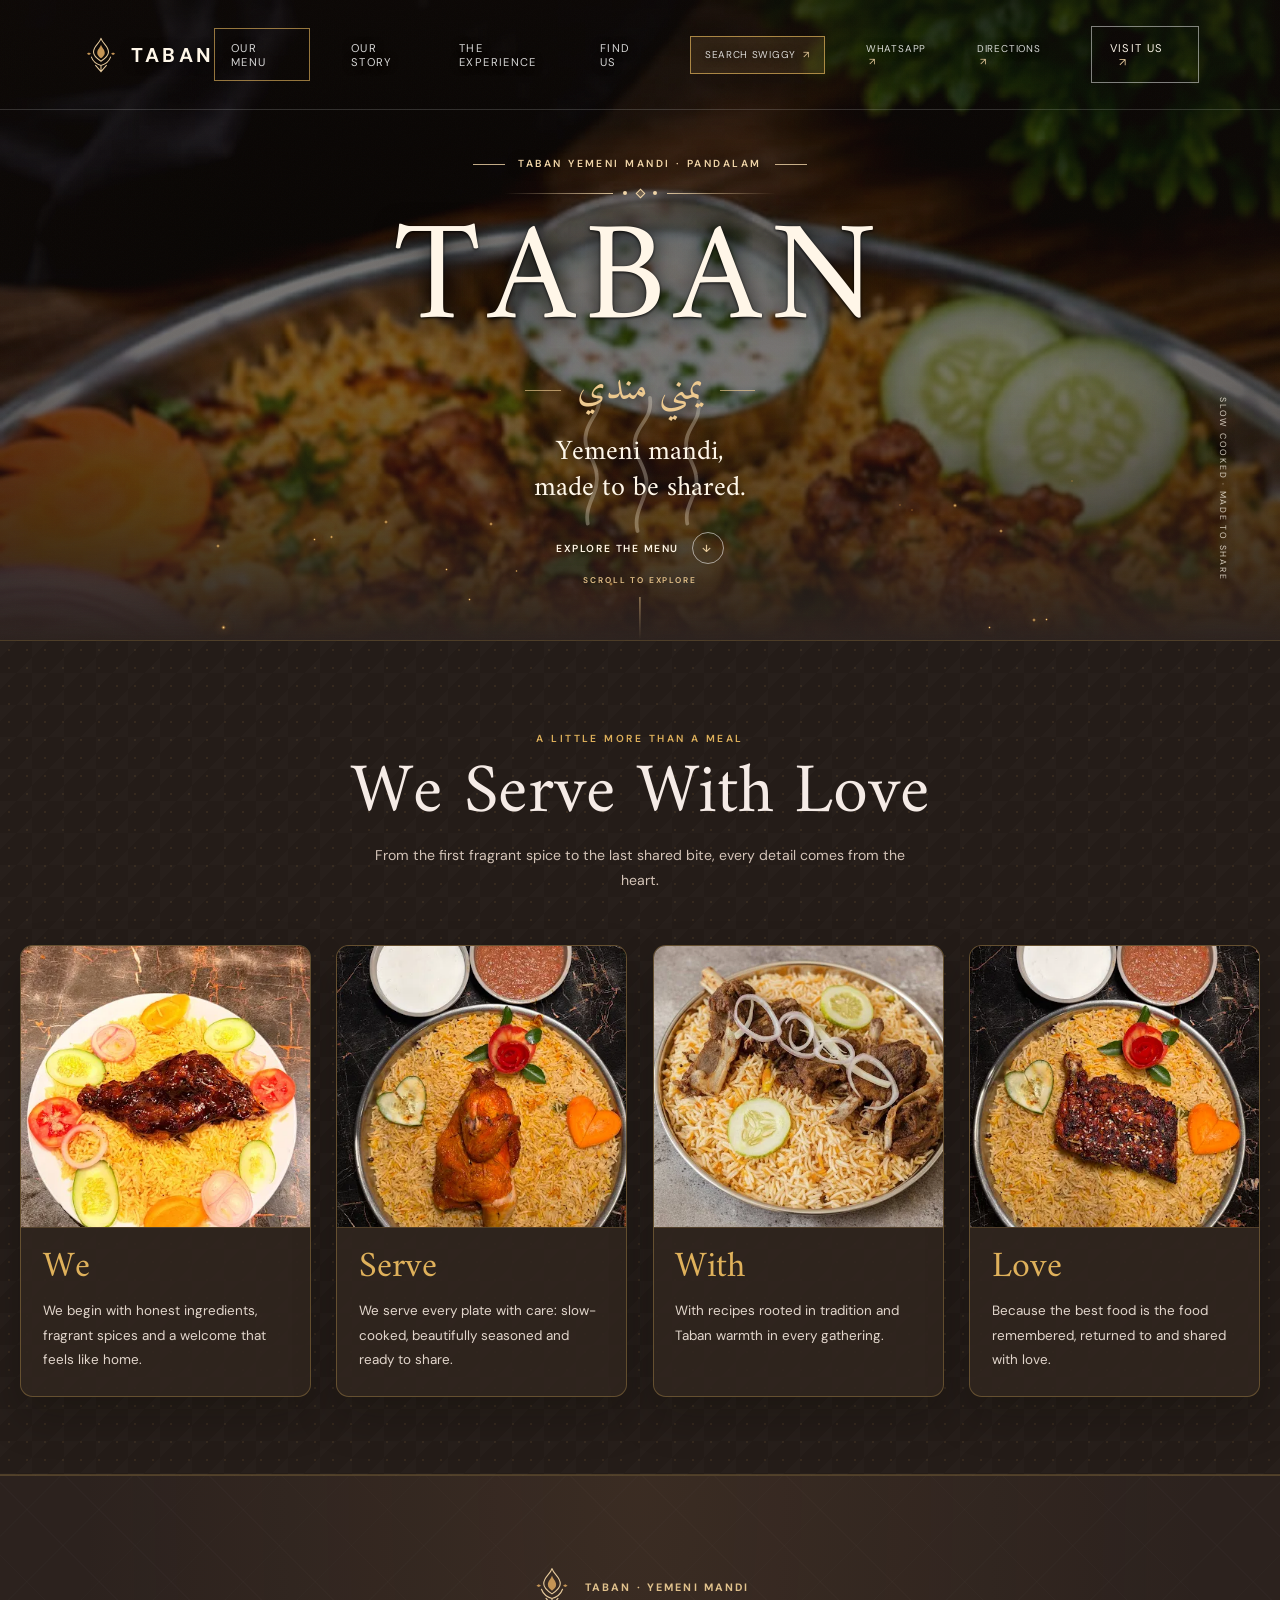
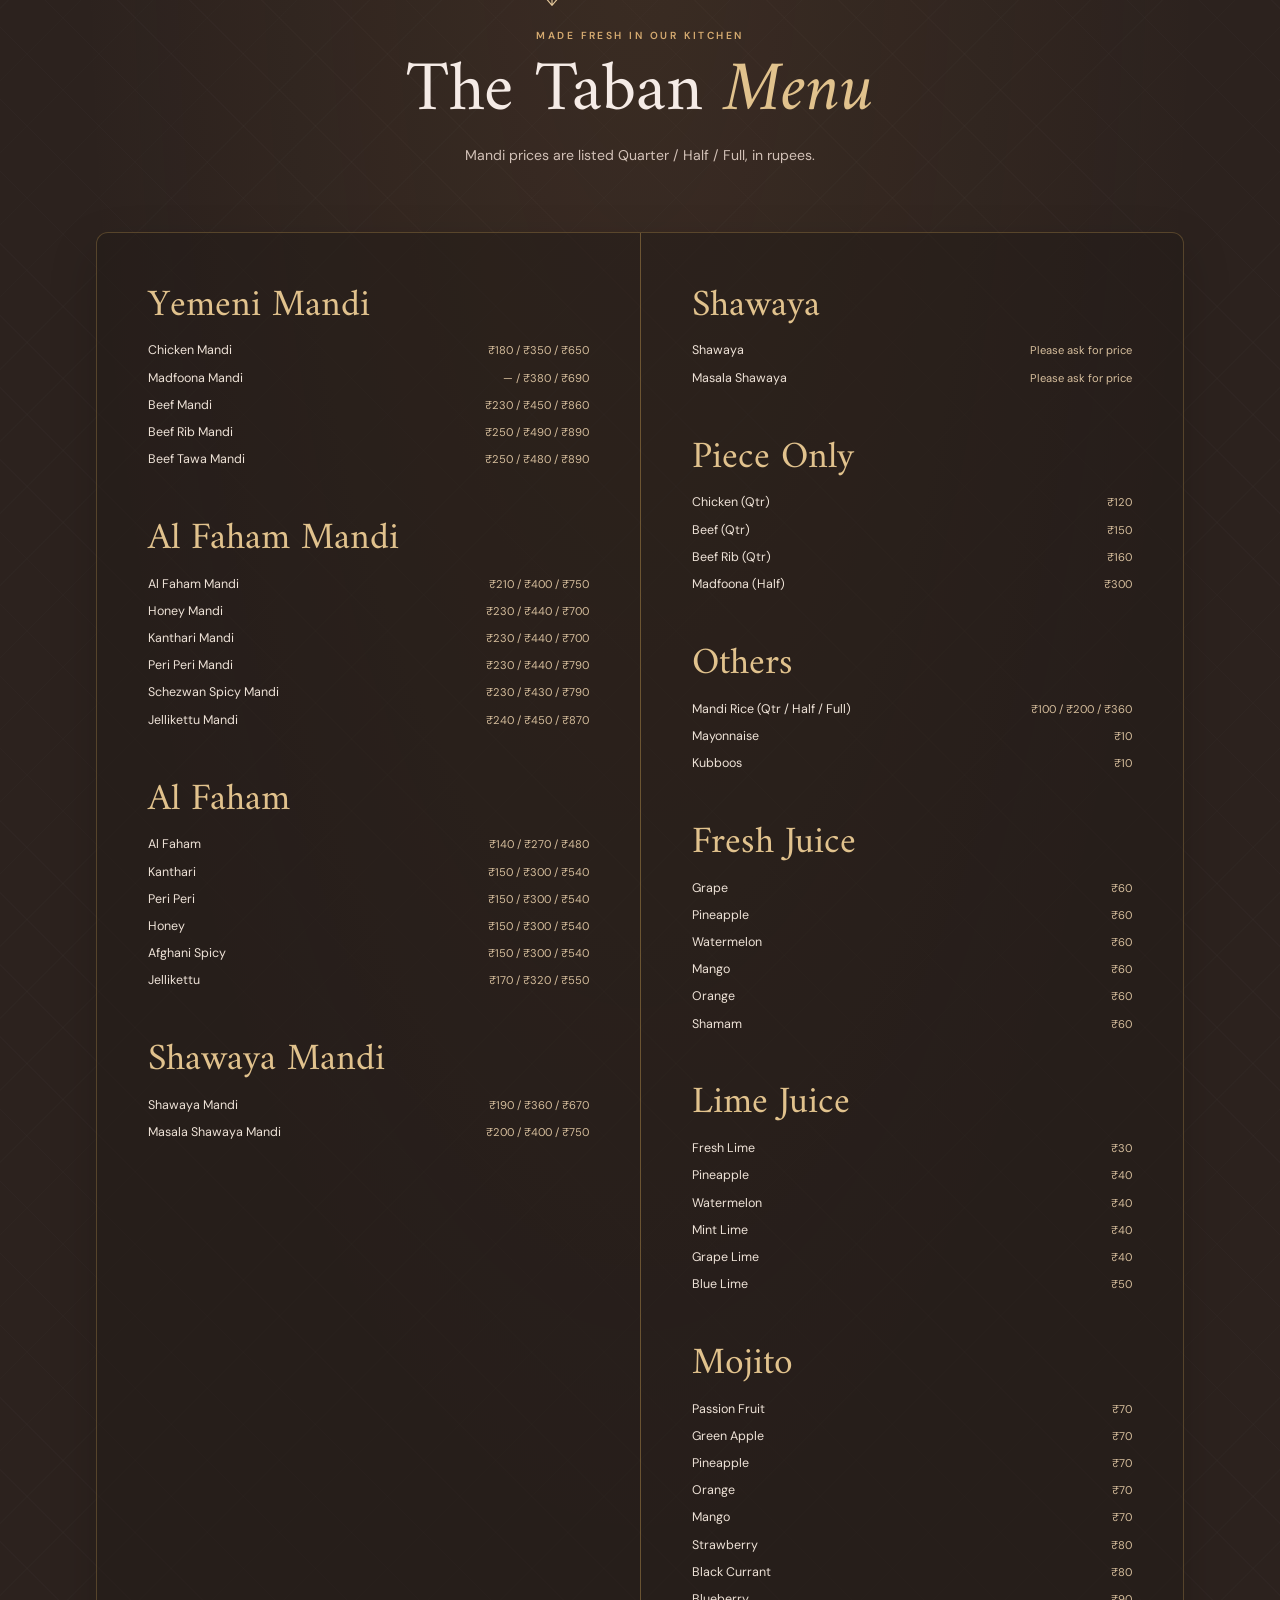
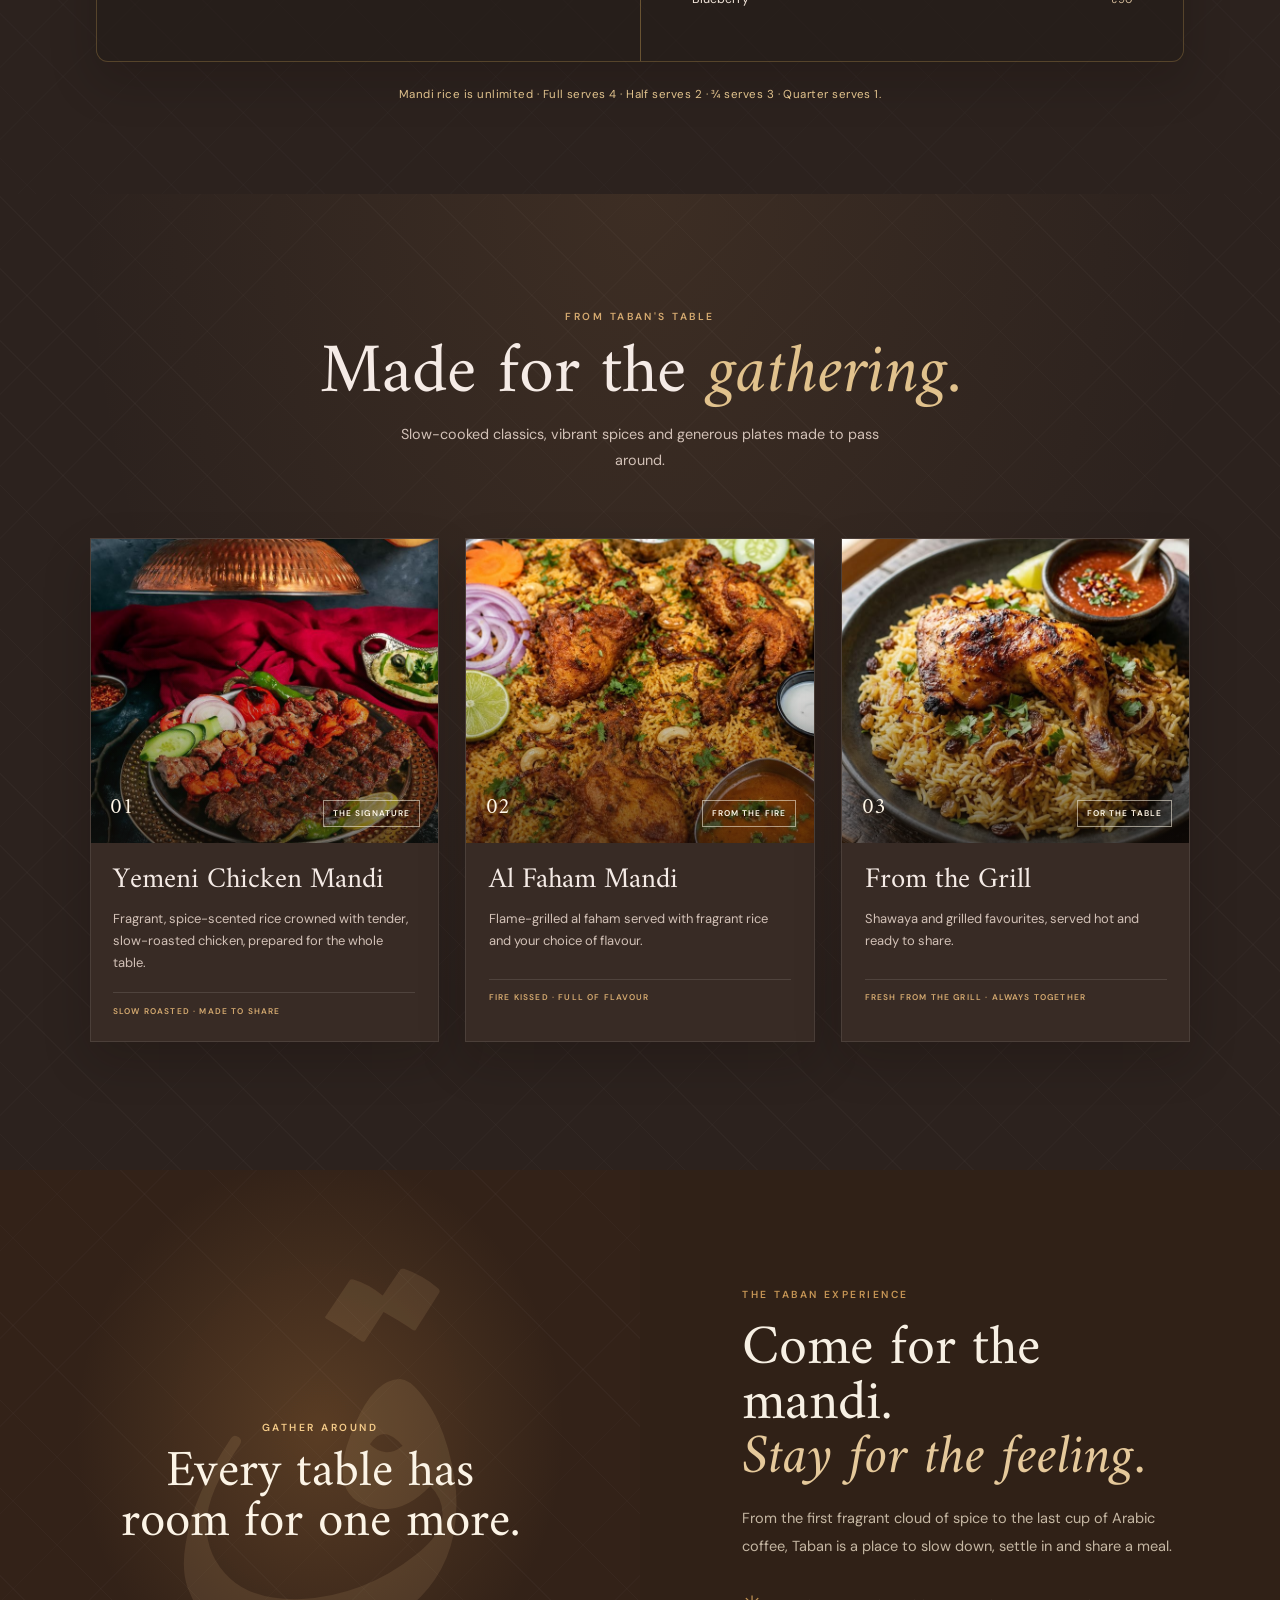
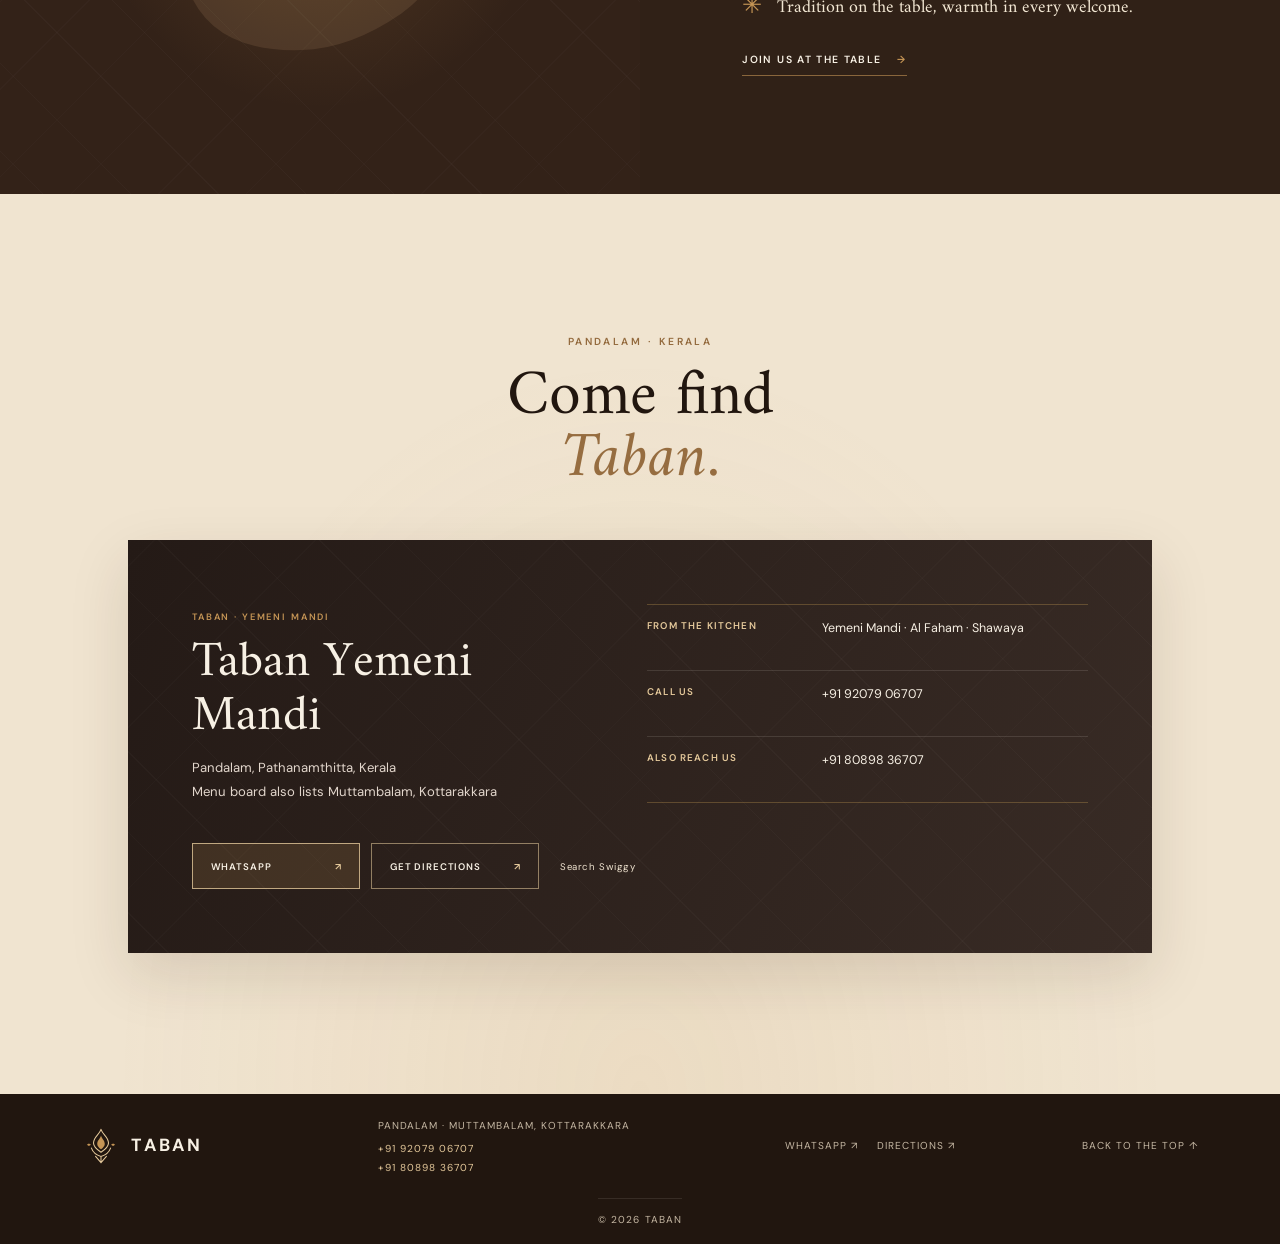
==== commit 0eeec5ab: "Rebrand site for Taban Yemeni Mandi Co-authored-by: Copilot <223556219+Copilot@users.noreply.github." ====
--- a/index.html
+++ b/index.html
@@ -5,10 +5,10 @@
     <meta name="viewport" content="width=device-width, initial-scale=1.0" />
     <meta
       name="description"
-      content="Alqaaf brings the warmth of Arabian hospitality to the table with fragrant mandi, slow-cooked to share."
+      content="Discover Taban Yemeni Mandi in Pandalam, with mandi, al faham, shawaya, fresh juices and more."
     />
     <meta name="theme-color" content="#21160f" />
-    <title>Alqaaf — A table beneath the desert sky</title>
+    <title>Taban Yemeni Mandi — Pandalam</title>
     <link rel="preconnect" href="https://fonts.googleapis.com" />
     <link rel="preconnect" href="https://fonts.gstatic.com" crossorigin />
     <link
@@ -21,14 +21,17 @@
   <body>
     <div class="page-loader" aria-hidden="true">
       <div class="loader-emblem">
-        <span>ق</span>
+        <img src="images/taban-mark.svg" alt="" />
       </div>
-      <div class="loader-name">Alqaaf</div>
-      <div class="loader-caption">A table beneath the desert sky</div>
+      <div class="loader-name">TABAN</div>
+      <div class="loader-caption">Yemeni Mandi · Pandalam</div>
       <div class="loader-track"><span></span></div>
     </div>
     <header class="site-header">
-      <a class="wordmark" href="#home" aria-label="Alqaaf home">الـقـاف</a>
+      <a class="wordmark" href="#home" aria-label="Taban home">
+        <img src="images/taban-mark.svg" alt="" />
+        <span>TABAN</span>
+      </a>
       <button
         class="menu-toggle"
         type="button"
@@ -46,20 +49,20 @@
         <a href="#visit">Find us</a>
         <a
           class="nav-order"
-          href="https://www.swiggy.com/city/thiruvalla/alqaaf-mandi-pandalam-kulanada-rest1399971"
+          href="https://www.swiggy.com/search?query=Taban%20Yemeni%20Mandi%20Pandalam"
           target="_blank"
           rel="noopener noreferrer"
-        >Order on Swiggy <span aria-hidden="true">↗</span></a>
+        >Search Swiggy <span aria-hidden="true">↗</span></a>
         <a
           class="nav-quicklink"
-          href="https://wa.me/919496688966?text=Hello%20Al%20Qaaf%2C%20I%27d%20like%20to%20enquire%20about%20a%20table."
+          href="https://wa.me/919207906707?text=Hello%20Taban%2C%20I%27d%20like%20to%20enquire."
           target="_blank"
           rel="noopener noreferrer"
-          aria-label="Connect with Al Qaaf on WhatsApp"
+          aria-label="Connect with Taban on WhatsApp"
         >WhatsApp <span aria-hidden="true">↗</span></a>
         <a
           class="nav-quicklink"
-          href="https://www.google.com/maps/search/?api=1&amp;query=Al+Qaaf+Yemeni+Mandi%2C+Near+Estilo+Meadows%2C+MC+Road%2C+Kurumpala%2C+Pandalam%2C+Kerala+689501"
+          href="https://www.google.com/maps/place/TABAN+YEMENI+MANDI+-PANDALAM/@9.2297836,76.6723223,16z/data=!4m15!1m8!3m7!1s0x3b06170e32ac5f1f:0x5e678337b495a4d4!2sTABAN+YEMENI+MANDI+-PANDALAM!8m2!3d9.2297836!4d76.6774721!10e9!16s%2Fg%2F11mldkrrt7!3m5!1s0x3b06170e32ac5f1f:0x5e678337b495a4d4!8m2!3d9.2297836!4d76.6774721!16s%2Fg%2F11mldkrrt7"
           target="_blank"
           rel="noopener noreferrer"
         >Directions <span aria-hidden="true">↗</span></a>
@@ -87,18 +90,18 @@
         </svg>
         <div class="hero-content">
           <p class="eyebrow hero-eyebrow">
-            <span></span> A taste of Arabian hospitality <span></span>
+            <span></span> Taban Yemeni Mandi · Pandalam <span></span>
           </p>
           <div class="hero-ornament" aria-hidden="true">
             <span></span><i></i><b></b><i></i><span></span>
           </div>
-          <h1 id="hero-title">Alqaaf</h1>
-          <p class="hero-arabic" lang="ar" dir="rtl">القاف</p>
+          <h1 id="hero-title">TABAN</h1>
+          <p class="hero-arabic" lang="ar" dir="rtl">يمني مندي</p>
           <p class="hero-copy">
-            Where the desert gathers<br />around the table.
+            Yemeni mandi,<br />made to be shared.
           </p>
-          <a class="hero-link" href="#offerings">
-            <span>Discover our story</span>
+          <a class="hero-link" href="#menu">
+            <span>Explore the menu</span>
             <span class="hero-link-icon" aria-hidden="true">↓</span>
           </a>
         </div>
@@ -162,8 +165,8 @@
             <div class="love-card-copy">
               <h3>With</h3>
               <p>
-                With recipes rooted in tradition and a little Alqaaf warmth in
-                every gathering.
+                With recipes rooted in tradition and Taban warmth in every
+                gathering.
               </p>
             </div>
           </article>
@@ -189,78 +192,119 @@
       <section class="restaurant-menu" id="menu" aria-labelledby="menu-title">
         <div class="restaurant-menu-inner">
           <div class="restaurant-menu-heading reveal">
-            <p class="eyebrow">From our kitchen</p>
-            <h2 id="menu-title">Our <em>Menu</em></h2>
-            <p>Slow-cooked favourites, grilled over fire and made to be shared.</p>
+            <div class="menu-brandmark">
+              <img src="images/taban-mark.svg" alt="" />
+              <span>TABAN · YEMENI MANDI</span>
+            </div>
+            <p class="eyebrow">Made fresh in our kitchen</p>
+            <h2 id="menu-title">The Taban <em>Menu</em></h2>
+            <p>Mandi prices are listed Quarter / Half / Full, in rupees.</p>
           </div>
           <div class="menu-columns">
             <div class="menu-column">
               <section class="menu-category" aria-labelledby="menu-yemeni-title">
                 <h3 id="menu-yemeni-title">Yemeni Mandi</h3>
                 <ul>
-                  <li>Chicken Yemeni Mandi</li>
-                  <li>Chicken Spicy Mandi</li>
-                  <li>Beef Raan Mandi</li>
-                  <li>Mutton Yemeni Mandi</li>
-                  <li>Mandi Rice</li>
-                </ul>
-              </section>
-              <section class="menu-category" aria-labelledby="menu-grilled-mandi-title">
-                <h3 id="menu-grilled-mandi-title">Grilled Mandi</h3>
-                <ul>
-                  <li>Alfaham Mandi</li>
-                  <li>Schezwan Mandi</li>
-                  <li>Cheese Alfaham Mandi</li>
-                  <li>BBQ Alfaham Mandi</li>
-                  <li>Honey Chilli Mandi</li>
-                  <li>Kanthari Mandi</li>
-                  <li>Pepper Mandi</li>
-                  <li>Arabic Shawaya Mandi</li>
-                  <li>Masala Shawaya Mandi</li>
-                </ul>
-              </section>
-              <section class="menu-category" aria-labelledby="menu-madhhooth-title">
-                <h3 id="menu-madhhooth-title">Madhhooth</h3>
-                <ul>
-                  <li>Chicken Madhhooth</li>
+                  <li><span>Chicken Mandi</span><span class="menu-price">₹180 / ₹350 / ₹650</span></li>
+                  <li><span>Madfoona Mandi</span><span class="menu-price">— / ₹380 / ₹690</span></li>
+                  <li><span>Beef Mandi</span><span class="menu-price">₹230 / ₹450 / ₹860</span></li>
+                  <li><span>Beef Rib Mandi</span><span class="menu-price">₹250 / ₹490 / ₹890</span></li>
+                  <li><span>Beef Tawa Mandi</span><span class="menu-price">₹250 / ₹480 / ₹890</span></li>
+                </ul>
+              </section>
+              <section class="menu-category" aria-labelledby="menu-alfaham-mandi-title">
+                <h3 id="menu-alfaham-mandi-title">Al Faham Mandi</h3>
+                <ul>
+                  <li><span>Al Faham Mandi</span><span class="menu-price">₹210 / ₹400 / ₹750</span></li>
+                  <li><span>Honey Mandi</span><span class="menu-price">₹230 / ₹440 / ₹700</span></li>
+                  <li><span>Kanthari Mandi</span><span class="menu-price">₹230 / ₹440 / ₹700</span></li>
+                  <li><span>Peri Peri Mandi</span><span class="menu-price">₹230 / ₹440 / ₹790</span></li>
+                  <li><span>Schezwan Spicy Mandi</span><span class="menu-price">₹230 / ₹430 / ₹790</span></li>
+                  <li><span>Jellikettu Mandi</span><span class="menu-price">₹240 / ₹450 / ₹870</span></li>
+                </ul>
+              </section>
+              <section class="menu-category" aria-labelledby="menu-alfaham-title">
+                <h3 id="menu-alfaham-title">Al Faham</h3>
+                <ul>
+                  <li><span>Al Faham</span><span class="menu-price">₹140 / ₹270 / ₹480</span></li>
+                  <li><span>Kanthari</span><span class="menu-price">₹150 / ₹300 / ₹540</span></li>
+                  <li><span>Peri Peri</span><span class="menu-price">₹150 / ₹300 / ₹540</span></li>
+                  <li><span>Honey</span><span class="menu-price">₹150 / ₹300 / ₹540</span></li>
+                  <li><span>Afghani Spicy</span><span class="menu-price">₹150 / ₹300 / ₹540</span></li>
+                  <li><span>Jellikettu</span><span class="menu-price">₹170 / ₹320 / ₹550</span></li>
+                </ul>
+              </section>
+              <section class="menu-category" aria-labelledby="menu-shawaya-mandi-title">
+                <h3 id="menu-shawaya-mandi-title">Shawaya Mandi</h3>
+                <ul>
+                  <li><span>Shawaya Mandi</span><span class="menu-price">₹190 / ₹360 / ₹670</span></li>
+                  <li><span>Masala Shawaya Mandi</span><span class="menu-price">₹200 / ₹400 / ₹750</span></li>
                 </ul>
               </section>
             </div>
             <div class="menu-column">
-              <section class="menu-category" aria-labelledby="menu-grilled-dishes-title">
-                <h3 id="menu-grilled-dishes-title">Grilled Dishes</h3>
-                <ul>
-                  <li>Alfaham Chicken</li>
-                  <li>Schezwan Alfaham</li>
-                  <li>Cheese Alfaham</li>
-                  <li>BBQ Chicken</li>
-                  <li>Peri Peri Alfaham</li>
-                  <li>Honey Chilli Kanthari</li>
-                  <li>Pepper Alfaham</li>
-                  <li>Arabic Shawaya</li>
-                  <li>Masala Shawaya</li>
-                </ul>
-              </section>
-              <section class="menu-category" aria-labelledby="menu-plates-title">
-                <h3 id="menu-plates-title">Mandi Plates</h3>
-                <ul>
-                  <li>Chicken</li>
-                  <li>Mutton</li>
-                  <li>Mayonnaise</li>
-                </ul>
-              </section>
-              <section class="menu-category" aria-labelledby="menu-juices-title">
-                <h3 id="menu-juices-title">Fresh Juices</h3>
-                <ul>
-                  <li>Mint Lime</li>
-                  <li>Lime Juice</li>
-                  <li>Watermelon</li>
-                  <li>Ginger Lime</li>
-                  <li>Pineapple</li>
-                </ul>
-              </section>
-            </div>
-          </div>
+              <section class="menu-category" aria-labelledby="menu-shawaya-title">
+                <h3 id="menu-shawaya-title">Shawaya</h3>
+                <ul>
+                  <li><span>Shawaya</span><span class="menu-price">Please ask for price</span></li>
+                  <li><span>Masala Shawaya</span><span class="menu-price">Please ask for price</span></li>
+                </ul>
+              </section>
+              <section class="menu-category" aria-labelledby="menu-pieces-title">
+                <h3 id="menu-pieces-title">Piece Only</h3>
+                <ul>
+                  <li><span>Chicken (Qtr)</span><span class="menu-price">₹120</span></li>
+                  <li><span>Beef (Qtr)</span><span class="menu-price">₹150</span></li>
+                  <li><span>Beef Rib (Qtr)</span><span class="menu-price">₹160</span></li>
+                  <li><span>Madfoona (Half)</span><span class="menu-price">₹300</span></li>
+                </ul>
+              </section>
+              <section class="menu-category" aria-labelledby="menu-others-title">
+                <h3 id="menu-others-title">Others</h3>
+                <ul>
+                  <li><span>Mandi Rice (Qtr / Half / Full)</span><span class="menu-price">₹100 / ₹200 / ₹360</span></li>
+                  <li><span>Mayonnaise</span><span class="menu-price">₹10</span></li>
+                  <li><span>Kubboos</span><span class="menu-price">₹10</span></li>
+                </ul>
+              </section>
+              <section class="menu-category" aria-labelledby="menu-juice-title">
+                <h3 id="menu-juice-title">Fresh Juice</h3>
+                <ul>
+                  <li><span>Grape</span><span class="menu-price">₹60</span></li>
+                  <li><span>Pineapple</span><span class="menu-price">₹60</span></li>
+                  <li><span>Watermelon</span><span class="menu-price">₹60</span></li>
+                  <li><span>Mango</span><span class="menu-price">₹60</span></li>
+                  <li><span>Orange</span><span class="menu-price">₹60</span></li>
+                  <li><span>Shamam</span><span class="menu-price">₹60</span></li>
+                </ul>
+              </section>
+              <section class="menu-category" aria-labelledby="menu-lime-juice-title">
+                <h3 id="menu-lime-juice-title">Lime Juice</h3>
+                <ul>
+                  <li><span>Fresh Lime</span><span class="menu-price">₹30</span></li>
+                  <li><span>Pineapple</span><span class="menu-price">₹40</span></li>
+                  <li><span>Watermelon</span><span class="menu-price">₹40</span></li>
+                  <li><span>Mint Lime</span><span class="menu-price">₹40</span></li>
+                  <li><span>Grape Lime</span><span class="menu-price">₹40</span></li>
+                  <li><span>Blue Lime</span><span class="menu-price">₹50</span></li>
+                </ul>
+              </section>
+              <section class="menu-category" aria-labelledby="menu-mojito-title">
+                <h3 id="menu-mojito-title">Mojito</h3>
+                <ul>
+                  <li><span>Passion Fruit</span><span class="menu-price">₹70</span></li>
+                  <li><span>Green Apple</span><span class="menu-price">₹70</span></li>
+                  <li><span>Pineapple</span><span class="menu-price">₹70</span></li>
+                  <li><span>Orange</span><span class="menu-price">₹70</span></li>
+                  <li><span>Mango</span><span class="menu-price">₹70</span></li>
+                  <li><span>Strawberry</span><span class="menu-price">₹80</span></li>
+                  <li><span>Black Currant</span><span class="menu-price">₹80</span></li>
+                  <li><span>Blueberry</span><span class="menu-price">₹90</span></li>
+                </ul>
+              </section>
+            </div>
+          </div>
+          <p class="menu-note">Mandi rice is unlimited · Full serves 4 · Half serves 2 · ¾ serves 3 · Quarter serves 1.</p>
         </div>
       </section>
 
@@ -271,7 +315,7 @@
       >
         <div class="offerings-inner">
           <div class="offerings-heading reveal">
-            <p class="eyebrow">From Alqaaf's table</p>
+            <p class="eyebrow">From Taban's table</p>
             <h2 id="offerings-title">Made for the <em>gathering.</em></h2>
             <p>
               Slow-cooked classics, vibrant spices and generous plates made to
@@ -283,17 +327,17 @@
               <div class="offering-image">
                 <img
                   src="images/card2.jpg"
-                  alt="Golden mandi rice topped with roasted meat, herbs and cashews"
+                  alt="A generous platter of Taban-style chicken mandi with fragrant rice"
                   loading="lazy"
                 />
                 <span class="offering-number">01</span>
                 <span class="offering-tag">THE SIGNATURE</span>
               </div>
               <div class="offering-copy">
-                <h3>Alqaaf Mandi</h3>
+                <h3>Yemeni Chicken Mandi</h3>
                 <p>
                   Fragrant, spice-scented rice crowned with tender, slow-roasted
-                  chicken.
+                  chicken, prepared for the whole table.
                 </p>
                 <span class="offering-note">SLOW ROASTED · MADE TO SHARE</span>
               </div>
@@ -302,17 +346,17 @@
               <div class="offering-image">
                 <img
                   src="images/card 3.jpg"
-                  alt="A beautifully plated serving of aromatic chicken mandi"
+                  alt="Golden grilled chicken served over aromatic mandi rice"
                   loading="lazy"
                 />
                 <span class="offering-number">02</span>
                 <span class="offering-tag">FROM THE FIRE</span>
               </div>
               <div class="offering-copy">
-                <h3>Desert Roast</h3>
+                <h3>Al Faham Mandi</h3>
                 <p>
-                  Golden, flame-kissed chicken with warming spices and a
-                  slow-cooked finish.
+                  Flame-grilled al faham served with fragrant rice and your
+                  choice of flavour.
                 </p>
                 <span class="offering-note">FIRE KISSED · FULL OF FLAVOUR</span>
               </div>
@@ -321,17 +365,16 @@
               <div class="offering-image">
                 <img
                   src="images/card1.jpg"
-                  alt="A richly presented platter of grilled meats with dips and fresh garnishes"
+                  alt="A mixed grill platter with fresh garnishes and dipping sauce"
                   loading="lazy"
                 />
                 <span class="offering-number">03</span>
                 <span class="offering-tag">FOR THE TABLE</span>
               </div>
               <div class="offering-copy">
-                <h3>Gather &amp; Graze</h3>
+                <h3>From the Grill</h3>
                 <p>
-                  Smoky grilled favourites, bright dips and all the little
-                  things to pass around.
+                  Shawaya and grilled favourites, served hot and ready to share.
                 </p>
                 <span class="offering-note"
                   >FRESH FROM THE GRILL · ALWAYS TOGETHER</span
@@ -351,12 +394,11 @@
         </div>
         <div class="experience-copy">
           <div class="experience-copy-inner reveal">
-            <p class="eyebrow">The Alqaaf experience</p>
+            <p class="eyebrow">The Taban experience</p>
             <h2>Come for the mandi.<br /><em>Stay for the feeling.</em></h2>
             <p>
               From the first fragrant cloud of spice to the last cup of Arabic
-              coffee, every detail is an invitation to slow down, settle in and
-              make yourself at home.
+              coffee, Taban is a place to slow down, settle in and share a meal.
             </p>
             <div class="experience-detail">
               <span class="detail-icon" aria-hidden="true">✳</span>
@@ -371,82 +413,80 @@
 
       <section class="visit section-shell" id="visit">
         <div class="visit-heading reveal">
-          <p class="eyebrow">Pandalam, Kerala</p>
-          <h2>Find your way<br /><em>to our table.</em></h2>
+          <p class="eyebrow">Pandalam · Kerala</p>
+          <h2>Come find<br /><em>Taban.</em></h2>
         </div>
         <div class="visit-card reveal">
           <div class="visit-card-copy">
-            <span class="visit-card-kicker">AL QAAF · YEMENI MANDI</span>
-            <h3>Al Qaaf, Pandalam</h3>
+            <span class="visit-card-kicker">TABAN · YEMENI MANDI</span>
+            <h3>Taban Yemeni Mandi</h3>
             <p class="visit-address">
-              Near Estilo Meadows, MC Road, Kurumpala,<br />
-              Pandalam, Pathanamthitta, Kerala 689501
+              Pandalam, Pathanamthitta, Kerala<br />
+              Menu board also lists Muttambalam, Kottarakkara
             </p>
           </div>
           <dl class="visit-details">
             <div>
               <dt>From the kitchen</dt>
-              <dd>Yemeni Mandi · Al Faham · Barbeque</dd>
-            </div>
-            <div>
-              <dt>Open daily</dt>
-              <dd>12:00 PM – 10:30 PM</dd>
+              <dd>Yemeni Mandi · Al Faham · Shawaya</dd>
             </div>
             <div>
               <dt>Call us</dt>
-              <dd><a href="tel:+919496688966">+91 94966 88966</a></dd>
+              <dd><a href="tel:+919207906707">+91 92079 06707</a></dd>
+            </div>
+            <div>
+              <dt>Also reach us</dt>
+              <dd><a href="tel:+918089836707">+91 80898 36707</a></dd>
             </div>
           </dl>
           <div class="visit-actions">
             <a
               class="visit-button visit-button-primary"
-              href="https://wa.me/919496688966?text=Hello%20Al%20Qaaf%2C%20I%27d%20like%20to%20enquire%20about%20a%20table."
+              href="https://wa.me/919207906707?text=Hello%20Taban%2C%20I%27d%20like%20to%20enquire."
               target="_blank"
               rel="noopener noreferrer"
             >WhatsApp <span aria-hidden="true">↗</span></a>
             <a
               class="visit-button"
-              href="https://www.google.com/maps/search/?api=1&amp;query=Al+Qaaf+Yemeni+Mandi%2C+Near+Estilo+Meadows%2C+MC+Road%2C+Kurumpala%2C+Pandalam%2C+Kerala+689501"
+              href="https://www.google.com/maps/place/TABAN+YEMENI+MANDI+-PANDALAM/@9.2297836,76.6723223,16z/data=!4m15!1m8!3m7!1s0x3b06170e32ac5f1f:0x5e678337b495a4d4!2sTABAN+YEMENI+MANDI+-PANDALAM!8m2!3d9.2297836!4d76.6774721!10e9!16s%2Fg%2F11mldkrrt7!3m5!1s0x3b06170e32ac5f1f:0x5e678337b495a4d4!8m2!3d9.2297836!4d76.6774721!16s%2Fg%2F11mldkrrt7"
               target="_blank"
               rel="noopener noreferrer"
             >Get directions <span aria-hidden="true">↗</span></a>
             <a
               class="visit-listing-link"
-              href="https://www.swiggy.com/city/thiruvalla/alqaaf-mandi-pandalam-kulanada-rest1399971"
+              href="https://www.swiggy.com/search?query=Taban%20Yemeni%20Mandi%20Pandalam"
               target="_blank"
               rel="noopener noreferrer"
-            >Order on Swiggy</a>
-            <a
-              class="visit-listing-link"
-              href="https://www.justdial.com/Pathanamthitta/Al-Qaaf-Near-Estilo-Meadows-Pandalam-Pandalam/9999PX468-X468-251030160053-B9V4_BZDET"
-              target="_blank"
-              rel="noopener noreferrer"
-            >Reviews on Justdial</a>
+            >Search Swiggy</a>
           </div>
         </div>
       </section>
     </main>
 
     <footer class="site-footer">
-      <a class="footer-wordmark" href="#home">Alqaaf</a>
+      <a class="footer-wordmark" href="#home">
+        <img src="images/taban-mark.svg" alt="" />
+        <span>TABAN</span>
+      </a>
       <div class="footer-location">
-        <p>Pandalam, Kerala · Open daily 12 PM – 10:30 PM</p>
-        <a href="tel:+919496688966">+91 94966 88966</a>
+        <p>Pandalam · Muttambalam, Kottarakkara</p>
+        <a href="tel:+919207906707">+91 92079 06707</a>
+        <a href="tel:+918089836707">+91 80898 36707</a>
       </div>
-      <div class="footer-connect" aria-label="Connect with Al Qaaf">
+      <div class="footer-connect" aria-label="Connect with Taban">
         <a
-          href="https://wa.me/919496688966?text=Hello%20Al%20Qaaf%2C%20I%27d%20like%20to%20enquire%20about%20a%20table."
+          href="https://wa.me/919207906707?text=Hello%20Taban%2C%20I%27d%20like%20to%20enquire."
           target="_blank"
           rel="noopener noreferrer"
         >WhatsApp <span aria-hidden="true">↗</span></a>
         <a
-          href="https://www.google.com/maps/search/?api=1&amp;query=Al+Qaaf+Yemeni+Mandi%2C+Near+Estilo+Meadows%2C+MC+Road%2C+Kurumpala%2C+Pandalam%2C+Kerala+689501"
+          href="https://www.google.com/maps/place/TABAN+YEMENI+MANDI+-PANDALAM/@9.2297836,76.6723223,16z/data=!4m15!1m8!3m7!1s0x3b06170e32ac5f1f:0x5e678337b495a4d4!2sTABAN+YEMENI+MANDI+-PANDALAM!8m2!3d9.2297836!4d76.6774721!10e9!16s%2Fg%2F11mldkrrt7!3m5!1s0x3b06170e32ac5f1f:0x5e678337b495a4d4!8m2!3d9.2297836!4d76.6774721!16s%2Fg%2F11mldkrrt7"
           target="_blank"
           rel="noopener noreferrer"
         >Directions <span aria-hidden="true">↗</span></a>
       </div>
       <a class="back-to-top" href="#home">Back to the top ↑</a>
-      <span class="footer-copyright">© <span id="year"></span> Alqaaf</span>
+      <span class="footer-copyright">© <span id="year"></span> TABAN</span>
     </footer>
   </body>
 </html>
--- a/styles.css
+++ b/styles.css
@@ -69,9 +69,25 @@
 
 .wordmark,
 .footer-wordmark {
-  font-family: var(--font-display);
-  font-size: 2.1rem;
+  display: inline-flex;
+  align-items: center;
+  gap: 0.65rem;
+  font-family: var(--font-body);
+  font-size: 1.25rem;
+  font-weight: 700;
+  letter-spacing: 0.16em;
   line-height: 1;
+}
+
+.wordmark img,
+.footer-wordmark img {
+  width: 2.5rem;
+  height: 2.5rem;
+}
+
+.wordmark {
+  color: #fff7e9;
+  text-shadow: 0 2px 12px rgb(0 0 0 / 75%);
 }
 
 .site-nav {
@@ -85,6 +101,7 @@
 
 .site-nav > a:not(.nav-reserve) {
   color: rgb(255 255 255 / 83%);
+  text-shadow: 0 1px 8px rgb(0 0 0 / 85%);
   transition: color 180ms ease;
 }
 
@@ -182,7 +199,7 @@
 }
 
 .hero-art {
-  background-image: url("images/front.png");
+  background-image: url("images/card 3.jpg");
   background-position: center 53%;
   background-size: cover;
   filter: saturate(0.88) sepia(0.12) contrast(1.04);
@@ -444,7 +461,7 @@
   overflow: hidden;
   background:
     linear-gradient(0deg, rgb(18 11 7 / 65%), transparent 56%),
-    url("images/front.png") center 82% / cover;
+    url("images/card2.jpg") center 82% / cover;
 }
 
 .image-caption {
@@ -532,7 +549,7 @@
   padding: clamp(2rem, 5vw, 4rem);
   background:
     linear-gradient(110deg, rgb(34 22 15 / 94%), rgb(48 31 20 / 94%)),
-    url("images/front.png") center / cover;
+    url("images/card1.jpg") center / cover;
   box-shadow: 0 1.4rem 3.5rem rgb(51 34 18 / 13%);
 }
 
@@ -667,7 +684,7 @@
 
 .footer-wordmark {
   color: var(--cream);
-  font-size: 2rem;
+  font-size: 1.1rem;
 }
 
 .footer-location p,
@@ -686,6 +703,8 @@
 }
 
 .footer-location > a {
+  display: block;
+  margin-top: 0.35rem;
   color: var(--sand);
 }
 
@@ -814,17 +833,9 @@
   }
 }
 
-@media (max-width: 640px) {
-  html {
-    scroll-padding-top: 4rem;
-  }
-
+@media (max-width: 860px) {
   .site-header {
     padding: 1.15rem 1.25rem;
-  }
-
-  .wordmark {
-    font-size: 1.9rem;
   }
 
   .menu-toggle {
@@ -881,6 +892,16 @@
   .nav-reserve {
     align-self: flex-start;
     margin-top: 1rem;
+  }
+}
+
+@media (max-width: 640px) {
+  html {
+    scroll-padding-top: 4rem;
+  }
+
+  .wordmark {
+    font-size: 1.9rem;
   }
 
   .hero {
@@ -1067,19 +1088,18 @@
 
 .loader-emblem {
   display: grid;
-  width: 4.4rem;
-  height: 4.4rem;
+  width: 6rem;
+  height: 6rem;
   place-items: center;
   border: 1px solid rgb(229 201 155 / 58%);
-  transform: rotate(45deg);
-  animation: loader-turn 2.8s ease-in-out infinite;
-}
-
-.loader-emblem span {
-  color: var(--sand);
-  font-family: var(--font-display);
-  font-size: 2.2rem;
-  transform: rotate(-45deg);
+  border-radius: 50%;
+  box-shadow: 0 0 2rem rgb(197 149 85 / 12%), inset 0 0 1.2rem rgb(197 149 85 / 9%);
+  animation: loader-turn 3.2s ease-in-out infinite;
+}
+
+.loader-emblem img {
+  width: 3.9rem;
+  height: 3.9rem;
 }
 
 .loader-name {
@@ -1466,7 +1486,7 @@
   background-position: center top;
   background-repeat: no-repeat;
   background-size: 100% auto;
-  filter: saturate(1.17) contrast(1.12) brightness(1.035);
+  filter: saturate(1.08) contrast(1.08) brightness(0.78);
   transform: translate3d(0, var(--background-parallax, 0px), 0) scale(1);
 }
 
@@ -1487,20 +1507,29 @@
   background:
     linear-gradient(
       180deg,
-      rgb(25 17 12 / 46%) 0%,
-      rgb(31 20 13 / 10%) 24%,
-      rgb(30 18 11 / 9%) 60%,
-      rgb(44 34 30 / 42%) 81%,
+      rgb(17 11 8 / 64%) 0%,
+      rgb(20 13 9 / 43%) 24%,
+      rgb(20 13 9 / 38%) 60%,
+      rgb(32 23 18 / 62%) 81%,
       #2c221e 100%
     ),
-    linear-gradient(90deg, rgb(22 14 9 / 16%), transparent 20%, transparent 80%, rgb(22 14 9 / 16%));
+    linear-gradient(90deg, rgb(18 12 9 / 28%), rgb(18 12 9 / 10%) 20%, rgb(18 12 9 / 10%) 80%, rgb(18 12 9 / 28%));
 }
 
 .hero h1 {
   font-size: clamp(5.3rem, 11vw, 10.3rem);
   font-weight: 400;
   letter-spacing: 0.065em;
-  text-shadow: 0 2px 8px rgb(20 12 7 / 45%);
+  text-shadow: 0 3px 22px rgb(0 0 0 / 82%), 0 1px 3px rgb(0 0 0 / 90%);
+}
+
+.hero-arabic,
+.hero-eyebrow,
+.hero-copy,
+.hero-link,
+.hero-side-note,
+.scroll-cue {
+  text-shadow: 0 2px 12px rgb(0 0 0 / 88%);
 }
 
 .hero h1.shimmer {
@@ -1794,10 +1823,10 @@
     background:
       linear-gradient(
         180deg,
-        rgb(25 17 12 / 43%) 0%,
-        rgb(31 20 13 / 12%) 35%,
-        rgb(30 18 11 / 13%) 66%,
-        rgb(44 34 30 / 60%) 86%,
+        rgb(17 11 8 / 65%) 0%,
+        rgb(20 13 9 / 43%) 35%,
+        rgb(20 13 9 / 40%) 66%,
+        rgb(32 23 18 / 68%) 86%,
         #2c221e 100%
       );
   }
@@ -2041,23 +2070,59 @@
   line-height: 1.15;
 }
 
+.menu-brandmark {
+  display: flex;
+  align-items: center;
+  justify-content: center;
+  gap: 0.7rem;
+  margin-bottom: 1.2rem;
+  color: #e1c28d;
+  font-size: 0.67rem;
+  font-weight: 700;
+  letter-spacing: 0.2em;
+}
+
+.menu-brandmark img {
+  width: 2.7rem;
+  height: 2.7rem;
+}
+
 .menu-category ul {
   display: grid;
-  grid-template-columns: repeat(2, minmax(0, 1fr));
-  gap: 0.65rem 1rem;
+  grid-template-columns: minmax(0, 1fr);
+  gap: 0.45rem;
   margin: 0;
   padding: 0;
   list-style: none;
 }
 
 .menu-category li {
-  position: relative;
-  padding-left: 0.85rem;
+  display: grid;
+  grid-template-columns: minmax(0, 1fr) auto;
+  align-items: baseline;
+  gap: 0.65rem;
   color: #eee2d7;
   font-size: 0.78rem;
   line-height: 1.6;
 }
 
+.menu-price {
+  color: #d5bd9c;
+  font-size: 0.7rem;
+  text-align: right;
+  white-space: nowrap;
+}
+
+.menu-note {
+  max-width: 68rem;
+  margin: 1.4rem auto 0;
+  color: #e1c28d;
+  font-size: 0.72rem;
+  letter-spacing: 0.04em;
+  line-height: 1.7;
+  text-align: center;
+}
+
 @media (max-width: 900px) {
   .love-card-grid {
     grid-template-columns: repeat(2, minmax(0, 1fr));
@@ -2120,11 +2185,6 @@
   }
 
   .menu-category ul {
-    grid-template-columns: repeat(2, minmax(0, 1fr));
-    gap: 0.6rem 0.75rem;
-  }
-
-  .menu-category li {
-    font-size: 0.75rem;
+    grid-template-columns: minmax(0, 1fr);
   }
 }
